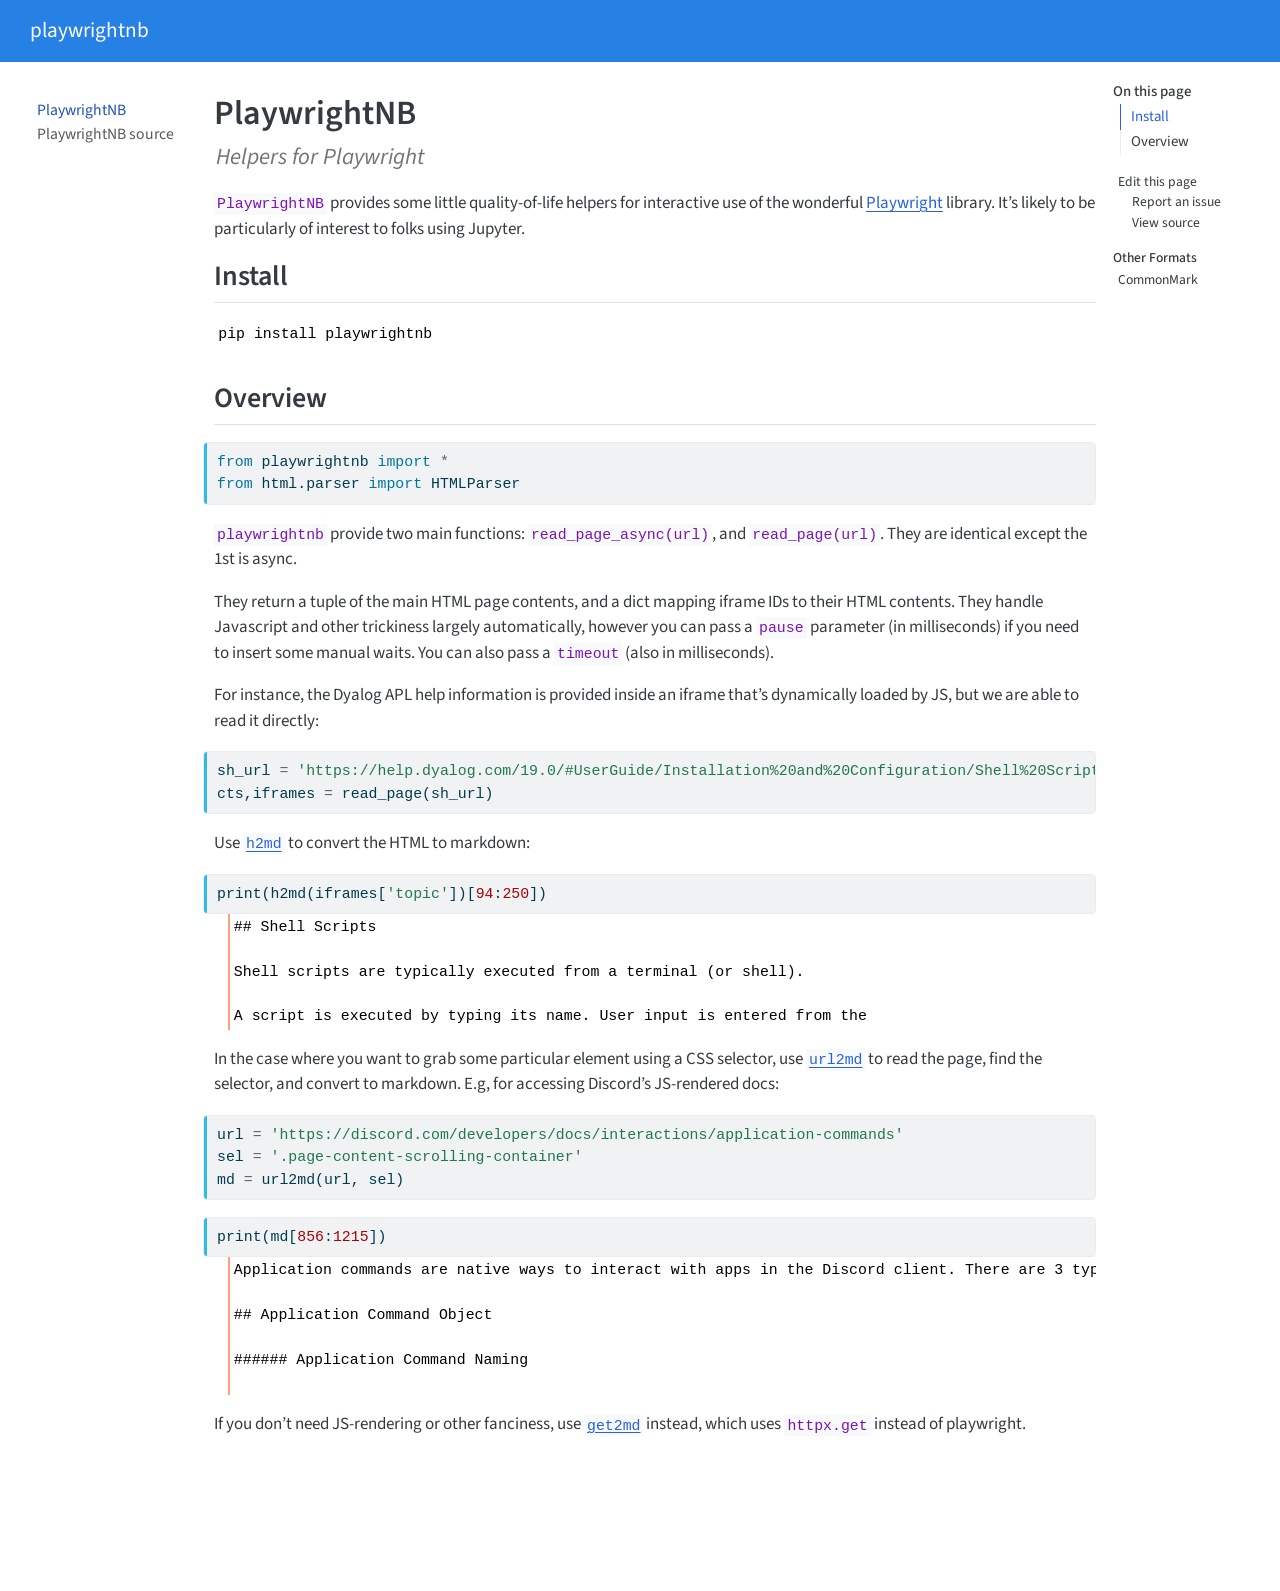
==== index.html @ 42492f3f "deploy: 19e2f36ad8c1bebeb4b57c2accc794d72fdf9769" ====
<!DOCTYPE html>
<html xmlns="http://www.w3.org/1999/xhtml" lang="en" xml:lang="en"><head>

<meta charset="utf-8">
<meta name="generator" content="quarto-1.5.57">

<meta name="viewport" content="width=device-width, initial-scale=1.0, user-scalable=yes">

<meta name="description" content="Helpers for Playwright">

<title>PlaywrightNB – playwrightnb</title>
<style>
code{white-space: pre-wrap;}
span.smallcaps{font-variant: small-caps;}
div.columns{display: flex; gap: min(4vw, 1.5em);}
div.column{flex: auto; overflow-x: auto;}
div.hanging-indent{margin-left: 1.5em; text-indent: -1.5em;}
ul.task-list{list-style: none;}
ul.task-list li input[type="checkbox"] {
  width: 0.8em;
  margin: 0 0.8em 0.2em -1em; /* quarto-specific, see https://github.com/quarto-dev/quarto-cli/issues/4556 */ 
  vertical-align: middle;
}
/* CSS for syntax highlighting */
pre > code.sourceCode { white-space: pre; position: relative; }
pre > code.sourceCode > span { line-height: 1.25; }
pre > code.sourceCode > span:empty { height: 1.2em; }
.sourceCode { overflow: visible; }
code.sourceCode > span { color: inherit; text-decoration: inherit; }
div.sourceCode { margin: 1em 0; }
pre.sourceCode { margin: 0; }
@media screen {
div.sourceCode { overflow: auto; }
}
@media print {
pre > code.sourceCode { white-space: pre-wrap; }
pre > code.sourceCode > span { display: inline-block; text-indent: -5em; padding-left: 5em; }
}
pre.numberSource code
  { counter-reset: source-line 0; }
pre.numberSource code > span
  { position: relative; left: -4em; counter-increment: source-line; }
pre.numberSource code > span > a:first-child::before
  { content: counter(source-line);
    position: relative; left: -1em; text-align: right; vertical-align: baseline;
    border: none; display: inline-block;
    -webkit-touch-callout: none; -webkit-user-select: none;
    -khtml-user-select: none; -moz-user-select: none;
    -ms-user-select: none; user-select: none;
    padding: 0 4px; width: 4em;
  }
pre.numberSource { margin-left: 3em;  padding-left: 4px; }
div.sourceCode
  {   }
@media screen {
pre > code.sourceCode > span > a:first-child::before { text-decoration: underline; }
}
</style>


<script src="site_libs/quarto-nav/quarto-nav.js"></script>
<script src="site_libs/quarto-nav/headroom.min.js"></script>
<script src="site_libs/clipboard/clipboard.min.js"></script>
<script src="site_libs/quarto-search/autocomplete.umd.js"></script>
<script src="site_libs/quarto-search/fuse.min.js"></script>
<script src="site_libs/quarto-search/quarto-search.js"></script>
<meta name="quarto:offset" content="./">
<script src="site_libs/quarto-html/quarto.js"></script>
<script src="site_libs/quarto-html/popper.min.js"></script>
<script src="site_libs/quarto-html/tippy.umd.min.js"></script>
<script src="site_libs/quarto-html/anchor.min.js"></script>
<link href="site_libs/quarto-html/tippy.css" rel="stylesheet">
<link href="site_libs/quarto-html/quarto-syntax-highlighting.css" rel="stylesheet" id="quarto-text-highlighting-styles">
<script src="site_libs/bootstrap/bootstrap.min.js"></script>
<link href="site_libs/bootstrap/bootstrap-icons.css" rel="stylesheet">
<link href="site_libs/bootstrap/bootstrap.min.css" rel="stylesheet" id="quarto-bootstrap" data-mode="light">
<script id="quarto-search-options" type="application/json">{
  "location": "navbar",
  "copy-button": false,
  "collapse-after": 3,
  "panel-placement": "end",
  "type": "overlay",
  "limit": 50,
  "keyboard-shortcut": [
    "f",
    "/",
    "s"
  ],
  "show-item-context": false,
  "language": {
    "search-no-results-text": "No results",
    "search-matching-documents-text": "matching documents",
    "search-copy-link-title": "Copy link to search",
    "search-hide-matches-text": "Hide additional matches",
    "search-more-match-text": "more match in this document",
    "search-more-matches-text": "more matches in this document",
    "search-clear-button-title": "Clear",
    "search-text-placeholder": "",
    "search-detached-cancel-button-title": "Cancel",
    "search-submit-button-title": "Submit",
    "search-label": "Search"
  }
}</script>


<link rel="stylesheet" href="styles.css">
<meta property="og:title" content="PlaywrightNB – playwrightnb">
<meta property="og:description" content="Helpers for Playwright">
<meta property="og:site_name" content="playwrightnb">
<meta name="twitter:title" content="PlaywrightNB – playwrightnb">
<meta name="twitter:description" content="Helpers for Playwright">
<meta name="twitter:creator" content="@jeremyphoward">
<meta name="twitter:site" content="@jeremyphoward">
<meta name="twitter:card" content="summary">
</head>

<body class="nav-sidebar floating nav-fixed">

<div id="quarto-search-results"></div>
  <header id="quarto-header" class="headroom fixed-top">
    <nav class="navbar navbar-expand-lg " data-bs-theme="dark">
      <div class="navbar-container container-fluid">
      <div class="navbar-brand-container mx-auto">
    <a class="navbar-brand" href="./index.html">
    <span class="navbar-title">playwrightnb</span>
    </a>
  </div>
            <div id="quarto-search" class="" title="Search"></div>
          <button class="navbar-toggler" type="button" data-bs-toggle="collapse" data-bs-target="#navbarCollapse" aria-controls="navbarCollapse" role="menu" aria-expanded="false" aria-label="Toggle navigation" onclick="if (window.quartoToggleHeadroom) { window.quartoToggleHeadroom(); }">
  <span class="navbar-toggler-icon"></span>
</button>
          <div class="collapse navbar-collapse" id="navbarCollapse">
            <ul class="navbar-nav navbar-nav-scroll ms-auto">
  <li class="nav-item compact">
    <a class="nav-link" href="https://github.com/AnswerDotAI/fastlite"> <i class="bi bi-github" role="img" aria-label="GitHub">
</i> 
<span class="menu-text"></span></a>
  </li>  
</ul>
          </div> <!-- /navcollapse -->
            <div class="quarto-navbar-tools">
</div>
      </div> <!-- /container-fluid -->
    </nav>
  <nav class="quarto-secondary-nav">
    <div class="container-fluid d-flex">
      <button type="button" class="quarto-btn-toggle btn" data-bs-toggle="collapse" role="button" data-bs-target=".quarto-sidebar-collapse-item" aria-controls="quarto-sidebar" aria-expanded="false" aria-label="Toggle sidebar navigation" onclick="if (window.quartoToggleHeadroom) { window.quartoToggleHeadroom(); }">
        <i class="bi bi-layout-text-sidebar-reverse"></i>
      </button>
        <nav class="quarto-page-breadcrumbs" aria-label="breadcrumb"><ol class="breadcrumb"><li class="breadcrumb-item"><a href="./index.html">PlaywrightNB</a></li></ol></nav>
        <a class="flex-grow-1" role="navigation" data-bs-toggle="collapse" data-bs-target=".quarto-sidebar-collapse-item" aria-controls="quarto-sidebar" aria-expanded="false" aria-label="Toggle sidebar navigation" onclick="if (window.quartoToggleHeadroom) { window.quartoToggleHeadroom(); }">      
        </a>
    </div>
  </nav>
</header>
<!-- content -->
<div id="quarto-content" class="quarto-container page-columns page-rows-contents page-layout-article page-navbar">
<!-- sidebar -->
  <nav id="quarto-sidebar" class="sidebar collapse collapse-horizontal quarto-sidebar-collapse-item sidebar-navigation floating overflow-auto">
    <div class="sidebar-menu-container"> 
    <ul class="list-unstyled mt-1">
        <li class="sidebar-item">
  <div class="sidebar-item-container"> 
  <a href="./index.html" class="sidebar-item-text sidebar-link active">
 <span class="menu-text">PlaywrightNB</span></a>
  </div>
</li>
        <li class="sidebar-item">
  <div class="sidebar-item-container"> 
  <a href="./core.html" class="sidebar-item-text sidebar-link">
 <span class="menu-text">PlaywrightNB source</span></a>
  </div>
</li>
    </ul>
    </div>
</nav>
<div id="quarto-sidebar-glass" class="quarto-sidebar-collapse-item" data-bs-toggle="collapse" data-bs-target=".quarto-sidebar-collapse-item"></div>
<!-- margin-sidebar -->
    <div id="quarto-margin-sidebar" class="sidebar margin-sidebar">
        <nav id="TOC" role="doc-toc" class="toc-active">
    <h2 id="toc-title">On this page</h2>
   
  <ul>
  <li><a href="#install" id="toc-install" class="nav-link active" data-scroll-target="#install">Install</a></li>
  <li><a href="#overview" id="toc-overview" class="nav-link" data-scroll-target="#overview">Overview</a></li>
  </ul>
<div class="toc-actions"><ul><li><a href="https://github.dev/AnswerDotAI/playwrightnb/blob/main/nbs/index.ipynb" class="toc-action"><i class="bi bi-github"></i>Edit this page</a></li><li><a href="https://github.com/AnswerDotAI/playwrightnb/issues/new" class="toc-action"><i class="bi empty"></i>Report an issue</a></li><li><a href="https://github.com/AnswerDotAI/playwrightnb/blob/main/nbs/index.ipynb" class="toc-action"><i class="bi empty"></i>View source</a></li></ul></div><div class="quarto-alternate-formats"><h2>Other Formats</h2><ul><li><a href="index.html.md"><i class="bi bi-file-code"></i>CommonMark</a></li></ul></div></nav>
    </div>
<!-- main -->
<main class="content" id="quarto-document-content">

<header id="title-block-header" class="quarto-title-block default">
<div class="quarto-title">
<h1 class="title">PlaywrightNB</h1>
</div>

<div>
  <div class="description">
    Helpers for Playwright
  </div>
</div>


<div class="quarto-title-meta">

    
  
    
  </div>
  


</header>


<!-- WARNING: THIS FILE WAS AUTOGENERATED! DO NOT EDIT! -->
<p><code>PlaywrightNB</code> provides some little quality-of-life helpers for interactive use of the wonderful <a href="https://playwright.dev/python/">Playwright</a> library. It’s likely to be particularly of interest to folks using Jupyter.</p>
<section id="install" class="level2">
<h2 class="anchored" data-anchor-id="install">Install</h2>
<pre><code>pip install playwrightnb</code></pre>
</section>
<section id="overview" class="level2">
<h2 class="anchored" data-anchor-id="overview">Overview</h2>
<div id="cell-6" class="cell">
<div class="sourceCode cell-code" id="cb2"><pre class="sourceCode python code-with-copy"><code class="sourceCode python"><span id="cb2-1"><a href="#cb2-1" aria-hidden="true" tabindex="-1"></a><span class="im">from</span> playwrightnb <span class="im">import</span> <span class="op">*</span></span>
<span id="cb2-2"><a href="#cb2-2" aria-hidden="true" tabindex="-1"></a><span class="im">from</span> html.parser <span class="im">import</span> HTMLParser</span></code><button title="Copy to Clipboard" class="code-copy-button"><i class="bi"></i></button></pre></div>
</div>
<p><code>playwrightnb</code> provide two main functions: <code>read_page_async(url)</code>, and <code>read_page(url)</code>. They are identical except the 1st is async.</p>
<p>They return a tuple of the main HTML page contents, and a dict mapping iframe IDs to their HTML contents. They handle Javascript and other trickiness largely automatically, however you can pass a <code>pause</code> parameter (in milliseconds) if you need to insert some manual waits. You can also pass a <code>timeout</code> (also in milliseconds).</p>
<p>For instance, the Dyalog APL help information is provided inside an iframe that’s dynamically loaded by JS, but we are able to read it directly:</p>
<div id="cell-8" class="cell">
<div class="sourceCode cell-code" id="cb3"><pre class="sourceCode python code-with-copy"><code class="sourceCode python"><span id="cb3-1"><a href="#cb3-1" aria-hidden="true" tabindex="-1"></a>sh_url <span class="op">=</span> <span class="st">'https://help.dyalog.com/19.0/#UserGuide/Installation%20and%20Configuration/Shell%20Scripts.htm'</span></span>
<span id="cb3-2"><a href="#cb3-2" aria-hidden="true" tabindex="-1"></a>cts,iframes <span class="op">=</span> read_page(sh_url)</span></code><button title="Copy to Clipboard" class="code-copy-button"><i class="bi"></i></button></pre></div>
</div>
<p>Use <a href="https://AnswerDotAI.github.io/playwrightnb/core.html#h2md"><code>h2md</code></a> to convert the HTML to markdown:</p>
<div id="cell-10" class="cell">
<div class="sourceCode cell-code" id="cb4"><pre class="sourceCode python code-with-copy"><code class="sourceCode python"><span id="cb4-1"><a href="#cb4-1" aria-hidden="true" tabindex="-1"></a><span class="bu">print</span>(h2md(iframes[<span class="st">'topic'</span>])[<span class="dv">94</span>:<span class="dv">250</span>])</span></code><button title="Copy to Clipboard" class="code-copy-button"><i class="bi"></i></button></pre></div>
<div class="cell-output cell-output-stdout">
<pre><code>## Shell Scripts

Shell scripts are typically executed from a terminal (or shell).

A script is executed by typing its name. User input is entered from the </code></pre>
</div>
</div>
<p>In the case where you want to grab some particular element using a CSS selector, use <a href="https://AnswerDotAI.github.io/playwrightnb/core.html#url2md"><code>url2md</code></a> to read the page, find the selector, and convert to markdown. E.g, for accessing Discord’s JS-rendered docs:</p>
<div id="cell-12" class="cell">
<div class="sourceCode cell-code" id="cb6"><pre class="sourceCode python code-with-copy"><code class="sourceCode python"><span id="cb6-1"><a href="#cb6-1" aria-hidden="true" tabindex="-1"></a>url <span class="op">=</span> <span class="st">'https://discord.com/developers/docs/interactions/application-commands'</span></span>
<span id="cb6-2"><a href="#cb6-2" aria-hidden="true" tabindex="-1"></a>sel <span class="op">=</span> <span class="st">'.page-content-scrolling-container'</span></span>
<span id="cb6-3"><a href="#cb6-3" aria-hidden="true" tabindex="-1"></a>md <span class="op">=</span> url2md(url, sel)</span></code><button title="Copy to Clipboard" class="code-copy-button"><i class="bi"></i></button></pre></div>
</div>
<div id="cell-13" class="cell">
<div class="sourceCode cell-code" id="cb7"><pre class="sourceCode python code-with-copy"><code class="sourceCode python"><span id="cb7-1"><a href="#cb7-1" aria-hidden="true" tabindex="-1"></a><span class="bu">print</span>(md[<span class="dv">856</span>:<span class="dv">1215</span>])</span></code><button title="Copy to Clipboard" class="code-copy-button"><i class="bi"></i></button></pre></div>
<div class="cell-output cell-output-stdout">
<pre><code>Application commands are native ways to interact with apps in the Discord client. There are 3 types of commands accessible in different interfaces: the chat input, a message's context menu (top-right menu or right-clicking in a message), and a user's context menu (right-clicking on a user).

## Application Command Object

###### Application Command Naming

</code></pre>
</div>
</div>
<p>If you don’t need JS-rendering or other fanciness, use <a href="https://AnswerDotAI.github.io/playwrightnb/core.html#get2md"><code>get2md</code></a> instead, which uses <code>httpx.get</code> instead of playwright.</p>


</section>

</main> <!-- /main -->
<script id="quarto-html-after-body" type="application/javascript">
window.document.addEventListener("DOMContentLoaded", function (event) {
  const toggleBodyColorMode = (bsSheetEl) => {
    const mode = bsSheetEl.getAttribute("data-mode");
    const bodyEl = window.document.querySelector("body");
    if (mode === "dark") {
      bodyEl.classList.add("quarto-dark");
      bodyEl.classList.remove("quarto-light");
    } else {
      bodyEl.classList.add("quarto-light");
      bodyEl.classList.remove("quarto-dark");
    }
  }
  const toggleBodyColorPrimary = () => {
    const bsSheetEl = window.document.querySelector("link#quarto-bootstrap");
    if (bsSheetEl) {
      toggleBodyColorMode(bsSheetEl);
    }
  }
  toggleBodyColorPrimary();  
  const icon = "";
  const anchorJS = new window.AnchorJS();
  anchorJS.options = {
    placement: 'right',
    icon: icon
  };
  anchorJS.add('.anchored');
  const isCodeAnnotation = (el) => {
    for (const clz of el.classList) {
      if (clz.startsWith('code-annotation-')) {                     
        return true;
      }
    }
    return false;
  }
  const onCopySuccess = function(e) {
    // button target
    const button = e.trigger;
    // don't keep focus
    button.blur();
    // flash "checked"
    button.classList.add('code-copy-button-checked');
    var currentTitle = button.getAttribute("title");
    button.setAttribute("title", "Copied!");
    let tooltip;
    if (window.bootstrap) {
      button.setAttribute("data-bs-toggle", "tooltip");
      button.setAttribute("data-bs-placement", "left");
      button.setAttribute("data-bs-title", "Copied!");
      tooltip = new bootstrap.Tooltip(button, 
        { trigger: "manual", 
          customClass: "code-copy-button-tooltip",
          offset: [0, -8]});
      tooltip.show();    
    }
    setTimeout(function() {
      if (tooltip) {
        tooltip.hide();
        button.removeAttribute("data-bs-title");
        button.removeAttribute("data-bs-toggle");
        button.removeAttribute("data-bs-placement");
      }
      button.setAttribute("title", currentTitle);
      button.classList.remove('code-copy-button-checked');
    }, 1000);
    // clear code selection
    e.clearSelection();
  }
  const getTextToCopy = function(trigger) {
      const codeEl = trigger.previousElementSibling.cloneNode(true);
      for (const childEl of codeEl.children) {
        if (isCodeAnnotation(childEl)) {
          childEl.remove();
        }
      }
      return codeEl.innerText;
  }
  const clipboard = new window.ClipboardJS('.code-copy-button:not([data-in-quarto-modal])', {
    text: getTextToCopy
  });
  clipboard.on('success', onCopySuccess);
  if (window.document.getElementById('quarto-embedded-source-code-modal')) {
    // For code content inside modals, clipBoardJS needs to be initialized with a container option
    // TODO: Check when it could be a function (https://github.com/zenorocha/clipboard.js/issues/860)
    const clipboardModal = new window.ClipboardJS('.code-copy-button[data-in-quarto-modal]', {
      text: getTextToCopy,
      container: window.document.getElementById('quarto-embedded-source-code-modal')
    });
    clipboardModal.on('success', onCopySuccess);
  }
  const viewSource = window.document.getElementById('quarto-view-source') ||
                     window.document.getElementById('quarto-code-tools-source');
  if (viewSource) {
    const sourceUrl = viewSource.getAttribute("data-quarto-source-url");
    viewSource.addEventListener("click", function(e) {
      if (sourceUrl) {
        // rstudio viewer pane
        if (/\bcapabilities=\b/.test(window.location)) {
          window.open(sourceUrl);
        } else {
          window.location.href = sourceUrl;
        }
      } else {
        const modal = new bootstrap.Modal(document.getElementById('quarto-embedded-source-code-modal'));
        modal.show();
      }
      return false;
    });
  }
  function toggleCodeHandler(show) {
    return function(e) {
      const detailsSrc = window.document.querySelectorAll(".cell > details > .sourceCode");
      for (let i=0; i<detailsSrc.length; i++) {
        const details = detailsSrc[i].parentElement;
        if (show) {
          details.open = true;
        } else {
          details.removeAttribute("open");
        }
      }
      const cellCodeDivs = window.document.querySelectorAll(".cell > .sourceCode");
      const fromCls = show ? "hidden" : "unhidden";
      const toCls = show ? "unhidden" : "hidden";
      for (let i=0; i<cellCodeDivs.length; i++) {
        const codeDiv = cellCodeDivs[i];
        if (codeDiv.classList.contains(fromCls)) {
          codeDiv.classList.remove(fromCls);
          codeDiv.classList.add(toCls);
        } 
      }
      return false;
    }
  }
  const hideAllCode = window.document.getElementById("quarto-hide-all-code");
  if (hideAllCode) {
    hideAllCode.addEventListener("click", toggleCodeHandler(false));
  }
  const showAllCode = window.document.getElementById("quarto-show-all-code");
  if (showAllCode) {
    showAllCode.addEventListener("click", toggleCodeHandler(true));
  }
    var localhostRegex = new RegExp(/^(?:http|https):\/\/localhost\:?[0-9]*\//);
    var mailtoRegex = new RegExp(/^mailto:/);
      var filterRegex = new RegExp("https:\/\/AnswerDotAI\.github\.io\/playwrightnb");
    var isInternal = (href) => {
        return filterRegex.test(href) || localhostRegex.test(href) || mailtoRegex.test(href);
    }
    // Inspect non-navigation links and adorn them if external
 	var links = window.document.querySelectorAll('a[href]:not(.nav-link):not(.navbar-brand):not(.toc-action):not(.sidebar-link):not(.sidebar-item-toggle):not(.pagination-link):not(.no-external):not([aria-hidden]):not(.dropdown-item):not(.quarto-navigation-tool):not(.about-link)');
    for (var i=0; i<links.length; i++) {
      const link = links[i];
      if (!isInternal(link.href)) {
        // undo the damage that might have been done by quarto-nav.js in the case of
        // links that we want to consider external
        if (link.dataset.originalHref !== undefined) {
          link.href = link.dataset.originalHref;
        }
      }
    }
  function tippyHover(el, contentFn, onTriggerFn, onUntriggerFn) {
    const config = {
      allowHTML: true,
      maxWidth: 500,
      delay: 100,
      arrow: false,
      appendTo: function(el) {
          return el.parentElement;
      },
      interactive: true,
      interactiveBorder: 10,
      theme: 'quarto',
      placement: 'bottom-start',
    };
    if (contentFn) {
      config.content = contentFn;
    }
    if (onTriggerFn) {
      config.onTrigger = onTriggerFn;
    }
    if (onUntriggerFn) {
      config.onUntrigger = onUntriggerFn;
    }
    window.tippy(el, config); 
  }
  const noterefs = window.document.querySelectorAll('a[role="doc-noteref"]');
  for (var i=0; i<noterefs.length; i++) {
    const ref = noterefs[i];
    tippyHover(ref, function() {
      // use id or data attribute instead here
      let href = ref.getAttribute('data-footnote-href') || ref.getAttribute('href');
      try { href = new URL(href).hash; } catch {}
      const id = href.replace(/^#\/?/, "");
      const note = window.document.getElementById(id);
      if (note) {
        return note.innerHTML;
      } else {
        return "";
      }
    });
  }
  const xrefs = window.document.querySelectorAll('a.quarto-xref');
  const processXRef = (id, note) => {
    // Strip column container classes
    const stripColumnClz = (el) => {
      el.classList.remove("page-full", "page-columns");
      if (el.children) {
        for (const child of el.children) {
          stripColumnClz(child);
        }
      }
    }
    stripColumnClz(note)
    if (id === null || id.startsWith('sec-')) {
      // Special case sections, only their first couple elements
      const container = document.createElement("div");
      if (note.children && note.children.length > 2) {
        container.appendChild(note.children[0].cloneNode(true));
        for (let i = 1; i < note.children.length; i++) {
          const child = note.children[i];
          if (child.tagName === "P" && child.innerText === "") {
            continue;
          } else {
            container.appendChild(child.cloneNode(true));
            break;
          }
        }
        if (window.Quarto?.typesetMath) {
          window.Quarto.typesetMath(container);
        }
        return container.innerHTML
      } else {
        if (window.Quarto?.typesetMath) {
          window.Quarto.typesetMath(note);
        }
        return note.innerHTML;
      }
    } else {
      // Remove any anchor links if they are present
      const anchorLink = note.querySelector('a.anchorjs-link');
      if (anchorLink) {
        anchorLink.remove();
      }
      if (window.Quarto?.typesetMath) {
        window.Quarto.typesetMath(note);
      }
      // TODO in 1.5, we should make sure this works without a callout special case
      if (note.classList.contains("callout")) {
        return note.outerHTML;
      } else {
        return note.innerHTML;
      }
    }
  }
  for (var i=0; i<xrefs.length; i++) {
    const xref = xrefs[i];
    tippyHover(xref, undefined, function(instance) {
      instance.disable();
      let url = xref.getAttribute('href');
      let hash = undefined; 
      if (url.startsWith('#')) {
        hash = url;
      } else {
        try { hash = new URL(url).hash; } catch {}
      }
      if (hash) {
        const id = hash.replace(/^#\/?/, "");
        const note = window.document.getElementById(id);
        if (note !== null) {
          try {
            const html = processXRef(id, note.cloneNode(true));
            instance.setContent(html);
          } finally {
            instance.enable();
            instance.show();
          }
        } else {
          // See if we can fetch this
          fetch(url.split('#')[0])
          .then(res => res.text())
          .then(html => {
            const parser = new DOMParser();
            const htmlDoc = parser.parseFromString(html, "text/html");
            const note = htmlDoc.getElementById(id);
            if (note !== null) {
              const html = processXRef(id, note);
              instance.setContent(html);
            } 
          }).finally(() => {
            instance.enable();
            instance.show();
          });
        }
      } else {
        // See if we can fetch a full url (with no hash to target)
        // This is a special case and we should probably do some content thinning / targeting
        fetch(url)
        .then(res => res.text())
        .then(html => {
          const parser = new DOMParser();
          const htmlDoc = parser.parseFromString(html, "text/html");
          const note = htmlDoc.querySelector('main.content');
          if (note !== null) {
            // This should only happen for chapter cross references
            // (since there is no id in the URL)
            // remove the first header
            if (note.children.length > 0 && note.children[0].tagName === "HEADER") {
              note.children[0].remove();
            }
            const html = processXRef(null, note);
            instance.setContent(html);
          } 
        }).finally(() => {
          instance.enable();
          instance.show();
        });
      }
    }, function(instance) {
    });
  }
      let selectedAnnoteEl;
      const selectorForAnnotation = ( cell, annotation) => {
        let cellAttr = 'data-code-cell="' + cell + '"';
        let lineAttr = 'data-code-annotation="' +  annotation + '"';
        const selector = 'span[' + cellAttr + '][' + lineAttr + ']';
        return selector;
      }
      const selectCodeLines = (annoteEl) => {
        const doc = window.document;
        const targetCell = annoteEl.getAttribute("data-target-cell");
        const targetAnnotation = annoteEl.getAttribute("data-target-annotation");
        const annoteSpan = window.document.querySelector(selectorForAnnotation(targetCell, targetAnnotation));
        const lines = annoteSpan.getAttribute("data-code-lines").split(",");
        const lineIds = lines.map((line) => {
          return targetCell + "-" + line;
        })
        let top = null;
        let height = null;
        let parent = null;
        if (lineIds.length > 0) {
            //compute the position of the single el (top and bottom and make a div)
            const el = window.document.getElementById(lineIds[0]);
            top = el.offsetTop;
            height = el.offsetHeight;
            parent = el.parentElement.parentElement;
          if (lineIds.length > 1) {
            const lastEl = window.document.getElementById(lineIds[lineIds.length - 1]);
            const bottom = lastEl.offsetTop + lastEl.offsetHeight;
            height = bottom - top;
          }
          if (top !== null && height !== null && parent !== null) {
            // cook up a div (if necessary) and position it 
            let div = window.document.getElementById("code-annotation-line-highlight");
            if (div === null) {
              div = window.document.createElement("div");
              div.setAttribute("id", "code-annotation-line-highlight");
              div.style.position = 'absolute';
              parent.appendChild(div);
            }
            div.style.top = top - 2 + "px";
            div.style.height = height + 4 + "px";
            div.style.left = 0;
            let gutterDiv = window.document.getElementById("code-annotation-line-highlight-gutter");
            if (gutterDiv === null) {
              gutterDiv = window.document.createElement("div");
              gutterDiv.setAttribute("id", "code-annotation-line-highlight-gutter");
              gutterDiv.style.position = 'absolute';
              const codeCell = window.document.getElementById(targetCell);
              const gutter = codeCell.querySelector('.code-annotation-gutter');
              gutter.appendChild(gutterDiv);
            }
            gutterDiv.style.top = top - 2 + "px";
            gutterDiv.style.height = height + 4 + "px";
          }
          selectedAnnoteEl = annoteEl;
        }
      };
      const unselectCodeLines = () => {
        const elementsIds = ["code-annotation-line-highlight", "code-annotation-line-highlight-gutter"];
        elementsIds.forEach((elId) => {
          const div = window.document.getElementById(elId);
          if (div) {
            div.remove();
          }
        });
        selectedAnnoteEl = undefined;
      };
        // Handle positioning of the toggle
    window.addEventListener(
      "resize",
      throttle(() => {
        elRect = undefined;
        if (selectedAnnoteEl) {
          selectCodeLines(selectedAnnoteEl);
        }
      }, 10)
    );
    function throttle(fn, ms) {
    let throttle = false;
    let timer;
      return (...args) => {
        if(!throttle) { // first call gets through
            fn.apply(this, args);
            throttle = true;
        } else { // all the others get throttled
            if(timer) clearTimeout(timer); // cancel #2
            timer = setTimeout(() => {
              fn.apply(this, args);
              timer = throttle = false;
            }, ms);
        }
      };
    }
      // Attach click handler to the DT
      const annoteDls = window.document.querySelectorAll('dt[data-target-cell]');
      for (const annoteDlNode of annoteDls) {
        annoteDlNode.addEventListener('click', (event) => {
          const clickedEl = event.target;
          if (clickedEl !== selectedAnnoteEl) {
            unselectCodeLines();
            const activeEl = window.document.querySelector('dt[data-target-cell].code-annotation-active');
            if (activeEl) {
              activeEl.classList.remove('code-annotation-active');
            }
            selectCodeLines(clickedEl);
            clickedEl.classList.add('code-annotation-active');
          } else {
            // Unselect the line
            unselectCodeLines();
            clickedEl.classList.remove('code-annotation-active');
          }
        });
      }
  const findCites = (el) => {
    const parentEl = el.parentElement;
    if (parentEl) {
      const cites = parentEl.dataset.cites;
      if (cites) {
        return {
          el,
          cites: cites.split(' ')
        };
      } else {
        return findCites(el.parentElement)
      }
    } else {
      return undefined;
    }
  };
  var bibliorefs = window.document.querySelectorAll('a[role="doc-biblioref"]');
  for (var i=0; i<bibliorefs.length; i++) {
    const ref = bibliorefs[i];
    const citeInfo = findCites(ref);
    if (citeInfo) {
      tippyHover(citeInfo.el, function() {
        var popup = window.document.createElement('div');
        citeInfo.cites.forEach(function(cite) {
          var citeDiv = window.document.createElement('div');
          citeDiv.classList.add('hanging-indent');
          citeDiv.classList.add('csl-entry');
          var biblioDiv = window.document.getElementById('ref-' + cite);
          if (biblioDiv) {
            citeDiv.innerHTML = biblioDiv.innerHTML;
          }
          popup.appendChild(citeDiv);
        });
        return popup.innerHTML;
      });
    }
  }
});
</script>
</div> <!-- /content -->




<footer class="footer"><div class="nav-footer"><div class="nav-footer-center"><div class="toc-actions d-sm-block d-md-none"><ul><li><a href="https://github.dev/AnswerDotAI/playwrightnb/blob/main/nbs/index.ipynb" class="toc-action"><i class="bi bi-github"></i>Edit this page</a></li><li><a href="https://github.com/AnswerDotAI/playwrightnb/issues/new" class="toc-action"><i class="bi empty"></i>Report an issue</a></li><li><a href="https://github.com/AnswerDotAI/playwrightnb/blob/main/nbs/index.ipynb" class="toc-action"><i class="bi empty"></i>View source</a></li></ul></div></div></div></footer></body></html>
---- site_libs/quarto-html/tippy.css ----
.tippy-box[data-animation=fade][data-state=hidden]{opacity:0}[data-tippy-root]{max-width:calc(100vw - 10px)}.tippy-box{position:relative;background-color:#333;color:#fff;border-radius:4px;font-size:14px;line-height:1.4;white-space:normal;outline:0;transition-property:transform,visibility,opacity}.tippy-box[data-placement^=top]>.tippy-arrow{bottom:0}.tippy-box[data-placement^=top]>.tippy-arrow:before{bottom:-7px;left:0;border-width:8px 8px 0;border-top-color:initial;transform-origin:center top}.tippy-box[data-placement^=bottom]>.tippy-arrow{top:0}.tippy-box[data-placement^=bottom]>.tippy-arrow:before{top:-7px;left:0;border-width:0 8px 8px;border-bottom-color:initial;transform-origin:center bottom}.tippy-box[data-placement^=left]>.tippy-arrow{right:0}.tippy-box[data-placement^=left]>.tippy-arrow:before{border-width:8px 0 8px 8px;border-left-color:initial;right:-7px;transform-origin:center left}.tippy-box[data-placement^=right]>.tippy-arrow{left:0}.tippy-box[data-placement^=right]>.tippy-arrow:before{left:-7px;border-width:8px 8px 8px 0;border-right-color:initial;transform-origin:center right}.tippy-box[data-inertia][data-state=visible]{transition-timing-function:cubic-bezier(.54,1.5,.38,1.11)}.tippy-arrow{width:16px;height:16px;color:#333}.tippy-arrow:before{content:"";position:absolute;border-color:transparent;border-style:solid}.tippy-content{position:relative;padding:5px 9px;z-index:1}
---- site_libs/quarto-html/quarto-syntax-highlighting.css ----
/* quarto syntax highlight colors */
:root {
  --quarto-hl-ot-color: #003B4F;
  --quarto-hl-at-color: #657422;
  --quarto-hl-ss-color: #20794D;
  --quarto-hl-an-color: #5E5E5E;
  --quarto-hl-fu-color: #4758AB;
  --quarto-hl-st-color: #20794D;
  --quarto-hl-cf-color: #003B4F;
  --quarto-hl-op-color: #5E5E5E;
  --quarto-hl-er-color: #AD0000;
  --quarto-hl-bn-color: #AD0000;
  --quarto-hl-al-color: #AD0000;
  --quarto-hl-va-color: #111111;
  --quarto-hl-bu-color: inherit;
  --quarto-hl-ex-color: inherit;
  --quarto-hl-pp-color: #AD0000;
  --quarto-hl-in-color: #5E5E5E;
  --quarto-hl-vs-color: #20794D;
  --quarto-hl-wa-color: #5E5E5E;
  --quarto-hl-do-color: #5E5E5E;
  --quarto-hl-im-color: #00769E;
  --quarto-hl-ch-color: #20794D;
  --quarto-hl-dt-color: #AD0000;
  --quarto-hl-fl-color: #AD0000;
  --quarto-hl-co-color: #5E5E5E;
  --quarto-hl-cv-color: #5E5E5E;
  --quarto-hl-cn-color: #8f5902;
  --quarto-hl-sc-color: #5E5E5E;
  --quarto-hl-dv-color: #AD0000;
  --quarto-hl-kw-color: #003B4F;
}

/* other quarto variables */
:root {
  --quarto-font-monospace: SFMono-Regular, Menlo, Monaco, Consolas, "Liberation Mono", "Courier New", monospace;
}

pre > code.sourceCode > span {
  color: #003B4F;
}

code span {
  color: #003B4F;
}

code.sourceCode > span {
  color: #003B4F;
}

div.sourceCode,
div.sourceCode pre.sourceCode {
  color: #003B4F;
}

code span.ot {
  color: #003B4F;
  font-style: inherit;
}

code span.at {
  color: #657422;
  font-style: inherit;
}

code span.ss {
  color: #20794D;
  font-style: inherit;
}

code span.an {
  color: #5E5E5E;
  font-style: inherit;
}

code span.fu {
  color: #4758AB;
  font-style: inherit;
}

code span.st {
  color: #20794D;
  font-style: inherit;
}

code span.cf {
  color: #003B4F;
  font-weight: bold;
  font-style: inherit;
}

code span.op {
  color: #5E5E5E;
  font-style: inherit;
}

code span.er {
  color: #AD0000;
  font-style: inherit;
}

code span.bn {
  color: #AD0000;
  font-style: inherit;
}

code span.al {
  color: #AD0000;
  font-style: inherit;
}

code span.va {
  color: #111111;
  font-style: inherit;
}

code span.bu {
  font-style: inherit;
}

code span.ex {
  font-style: inherit;
}

code span.pp {
  color: #AD0000;
  font-style: inherit;
}

code span.in {
  color: #5E5E5E;
  font-style: inherit;
}

code span.vs {
  color: #20794D;
  font-style: inherit;
}

code span.wa {
  color: #5E5E5E;
  font-style: italic;
}

code span.do {
  color: #5E5E5E;
  font-style: italic;
}

code span.im {
  color: #00769E;
  font-style: inherit;
}

code span.ch {
  color: #20794D;
  font-style: inherit;
}

code span.dt {
  color: #AD0000;
  font-style: inherit;
}

code span.fl {
  color: #AD0000;
  font-style: inherit;
}

code span.co {
  color: #5E5E5E;
  font-style: inherit;
}

code span.cv {
  color: #5E5E5E;
  font-style: italic;
}

code span.cn {
  color: #8f5902;
  font-style: inherit;
}

code span.sc {
  color: #5E5E5E;
  font-style: inherit;
}

code span.dv {
  color: #AD0000;
  font-style: inherit;
}

code span.kw {
  color: #003B4F;
  font-weight: bold;
  font-style: inherit;
}

.prevent-inlining {
  content: "</";
}

/*# sourceMappingURL=debc5d5d77c3f9108843748ff7464032.css.map */
---- styles.css ----
.cell {
  margin-bottom: 1rem;
}

.cell > .sourceCode {
  margin-bottom: 0;
}

.cell-output > pre {
  margin-bottom: 0;
}

.cell-output > pre, .cell-output > .sourceCode > pre, .cell-output-stdout > pre {
  margin-left: 0.8rem;
  margin-top: 0;
  background: none;
  border-left: 2px solid lightsalmon;
  border-top-left-radius: 0;
  border-top-right-radius: 0;
}

.cell-output > .sourceCode {
  border: none;
}

.cell-output > .sourceCode {
  background: none;
  margin-top: 0;
}

div.description {
  padding-left: 2px;
  padding-top: 5px;
  font-style: italic;
  font-size: 135%;
  opacity: 70%;
}

.retina {
   transform: scale(0.5);
   transform-origin: top left;
 }
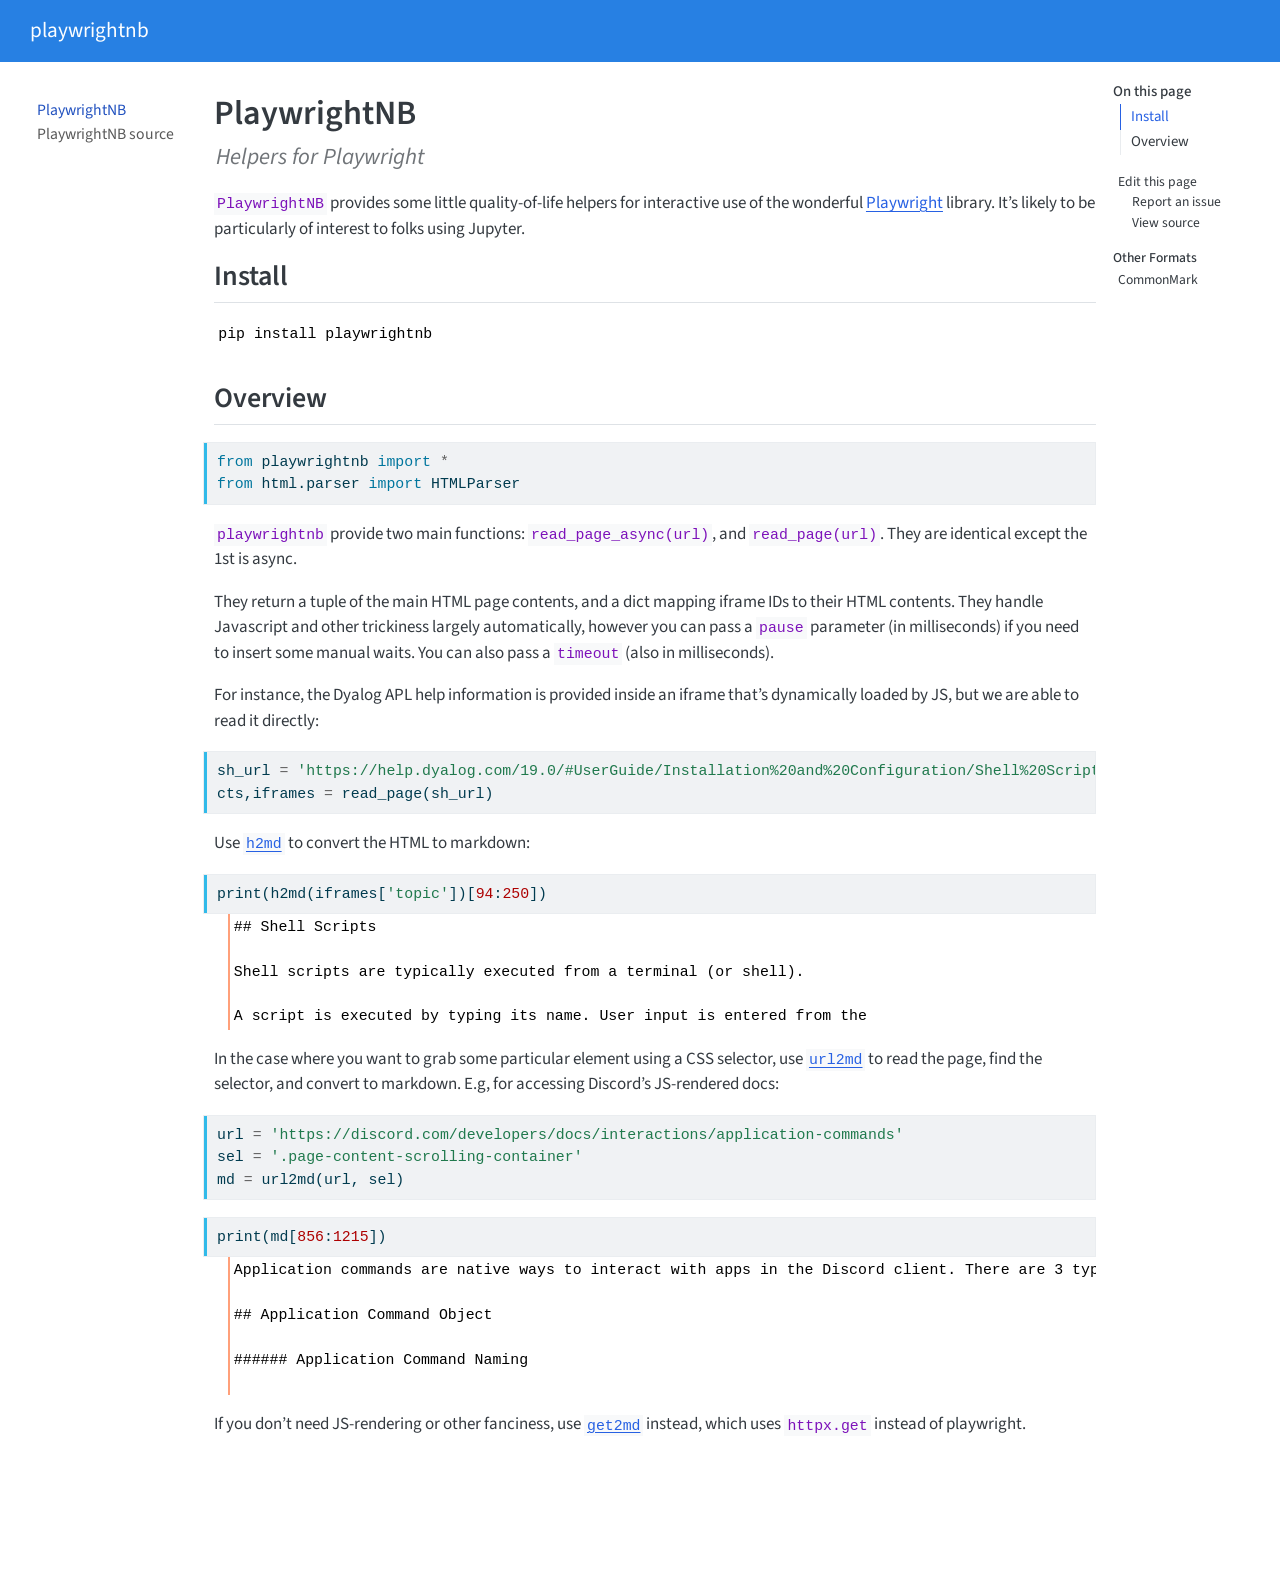
==== commit a80a55d8: "deploy: 966f0232e3176d4936122bee56a81af469cffe26" ====
--- a/index.html
+++ b/index.html
@@ -2,7 +2,7 @@
 <html xmlns="http://www.w3.org/1999/xhtml" lang="en" xml:lang="en"><head>
 
 <meta charset="utf-8">
-<meta name="generator" content="quarto-1.5.57">
+<meta name="generator" content="quarto-1.6.39">
 
 <meta name="viewport" content="width=device-width, initial-scale=1.0, user-scalable=yes">
 
@@ -70,10 +70,10 @@
 <script src="site_libs/quarto-html/tippy.umd.min.js"></script>
 <script src="site_libs/quarto-html/anchor.min.js"></script>
 <link href="site_libs/quarto-html/tippy.css" rel="stylesheet">
-<link href="site_libs/quarto-html/quarto-syntax-highlighting.css" rel="stylesheet" id="quarto-text-highlighting-styles">
+<link href="site_libs/quarto-html/quarto-syntax-highlighting-e26003cea8cd680ca0c55a263523d882.css" rel="stylesheet" id="quarto-text-highlighting-styles">
 <script src="site_libs/bootstrap/bootstrap.min.js"></script>
 <link href="site_libs/bootstrap/bootstrap-icons.css" rel="stylesheet">
-<link href="site_libs/bootstrap/bootstrap.min.css" rel="stylesheet" id="quarto-bootstrap" data-mode="light">
+<link href="site_libs/bootstrap/bootstrap-0c38eea8a5bcddbb0645c6401af41d30.min.css" rel="stylesheet" append-hash="true" id="quarto-bootstrap" data-mode="light">
 <script id="quarto-search-options" type="application/json">{
   "location": "navbar",
   "copy-button": false,
@@ -349,8 +349,6 @@
   });
   clipboard.on('success', onCopySuccess);
   if (window.document.getElementById('quarto-embedded-source-code-modal')) {
-    // For code content inside modals, clipBoardJS needs to be initialized with a container option
-    // TODO: Check when it could be a function (https://github.com/zenorocha/clipboard.js/issues/860)
     const clipboardModal = new window.ClipboardJS('.code-copy-button[data-in-quarto-modal]', {
       text: getTextToCopy,
       container: window.document.getElementById('quarto-embedded-source-code-modal')
@@ -512,7 +510,6 @@
       if (window.Quarto?.typesetMath) {
         window.Quarto.typesetMath(note);
       }
-      // TODO in 1.5, we should make sure this works without a callout special case
       if (note.classList.contains("callout")) {
         return note.outerHTML;
       } else {
--- a/site_libs/quarto-html/quarto-syntax-highlighting-e26003cea8cd680ca0c55a263523d882.css
+++ b/site_libs/quarto-html/quarto-syntax-highlighting-e26003cea8cd680ca0c55a263523d882.css
@@ -0,0 +1,205 @@
+/* quarto syntax highlight colors */
+:root {
+  --quarto-hl-ot-color: #003B4F;
+  --quarto-hl-at-color: #657422;
+  --quarto-hl-ss-color: #20794D;
+  --quarto-hl-an-color: #5E5E5E;
+  --quarto-hl-fu-color: #4758AB;
+  --quarto-hl-st-color: #20794D;
+  --quarto-hl-cf-color: #003B4F;
+  --quarto-hl-op-color: #5E5E5E;
+  --quarto-hl-er-color: #AD0000;
+  --quarto-hl-bn-color: #AD0000;
+  --quarto-hl-al-color: #AD0000;
+  --quarto-hl-va-color: #111111;
+  --quarto-hl-bu-color: inherit;
+  --quarto-hl-ex-color: inherit;
+  --quarto-hl-pp-color: #AD0000;
+  --quarto-hl-in-color: #5E5E5E;
+  --quarto-hl-vs-color: #20794D;
+  --quarto-hl-wa-color: #5E5E5E;
+  --quarto-hl-do-color: #5E5E5E;
+  --quarto-hl-im-color: #00769E;
+  --quarto-hl-ch-color: #20794D;
+  --quarto-hl-dt-color: #AD0000;
+  --quarto-hl-fl-color: #AD0000;
+  --quarto-hl-co-color: #5E5E5E;
+  --quarto-hl-cv-color: #5E5E5E;
+  --quarto-hl-cn-color: #8f5902;
+  --quarto-hl-sc-color: #5E5E5E;
+  --quarto-hl-dv-color: #AD0000;
+  --quarto-hl-kw-color: #003B4F;
+}
+
+/* other quarto variables */
+:root {
+  --quarto-font-monospace: SFMono-Regular, Menlo, Monaco, Consolas, "Liberation Mono", "Courier New", monospace;
+}
+
+pre > code.sourceCode > span {
+  color: #003B4F;
+}
+
+code span {
+  color: #003B4F;
+}
+
+code.sourceCode > span {
+  color: #003B4F;
+}
+
+div.sourceCode,
+div.sourceCode pre.sourceCode {
+  color: #003B4F;
+}
+
+code span.ot {
+  color: #003B4F;
+  font-style: inherit;
+}
+
+code span.at {
+  color: #657422;
+  font-style: inherit;
+}
+
+code span.ss {
+  color: #20794D;
+  font-style: inherit;
+}
+
+code span.an {
+  color: #5E5E5E;
+  font-style: inherit;
+}
+
+code span.fu {
+  color: #4758AB;
+  font-style: inherit;
+}
+
+code span.st {
+  color: #20794D;
+  font-style: inherit;
+}
+
+code span.cf {
+  color: #003B4F;
+  font-weight: bold;
+  font-style: inherit;
+}
+
+code span.op {
+  color: #5E5E5E;
+  font-style: inherit;
+}
+
+code span.er {
+  color: #AD0000;
+  font-style: inherit;
+}
+
+code span.bn {
+  color: #AD0000;
+  font-style: inherit;
+}
+
+code span.al {
+  color: #AD0000;
+  font-style: inherit;
+}
+
+code span.va {
+  color: #111111;
+  font-style: inherit;
+}
+
+code span.bu {
+  font-style: inherit;
+}
+
+code span.ex {
+  font-style: inherit;
+}
+
+code span.pp {
+  color: #AD0000;
+  font-style: inherit;
+}
+
+code span.in {
+  color: #5E5E5E;
+  font-style: inherit;
+}
+
+code span.vs {
+  color: #20794D;
+  font-style: inherit;
+}
+
+code span.wa {
+  color: #5E5E5E;
+  font-style: italic;
+}
+
+code span.do {
+  color: #5E5E5E;
+  font-style: italic;
+}
+
+code span.im {
+  color: #00769E;
+  font-style: inherit;
+}
+
+code span.ch {
+  color: #20794D;
+  font-style: inherit;
+}
+
+code span.dt {
+  color: #AD0000;
+  font-style: inherit;
+}
+
+code span.fl {
+  color: #AD0000;
+  font-style: inherit;
+}
+
+code span.co {
+  color: #5E5E5E;
+  font-style: inherit;
+}
+
+code span.cv {
+  color: #5E5E5E;
+  font-style: italic;
+}
+
+code span.cn {
+  color: #8f5902;
+  font-style: inherit;
+}
+
+code span.sc {
+  color: #5E5E5E;
+  font-style: inherit;
+}
+
+code span.dv {
+  color: #AD0000;
+  font-style: inherit;
+}
+
+code span.kw {
+  color: #003B4F;
+  font-weight: bold;
+  font-style: inherit;
+}
+
+.prevent-inlining {
+  content: "</";
+}
+
+/*# sourceMappingURL=e90e9ab646ea9b1aaa61e089606e0f97.css.map */
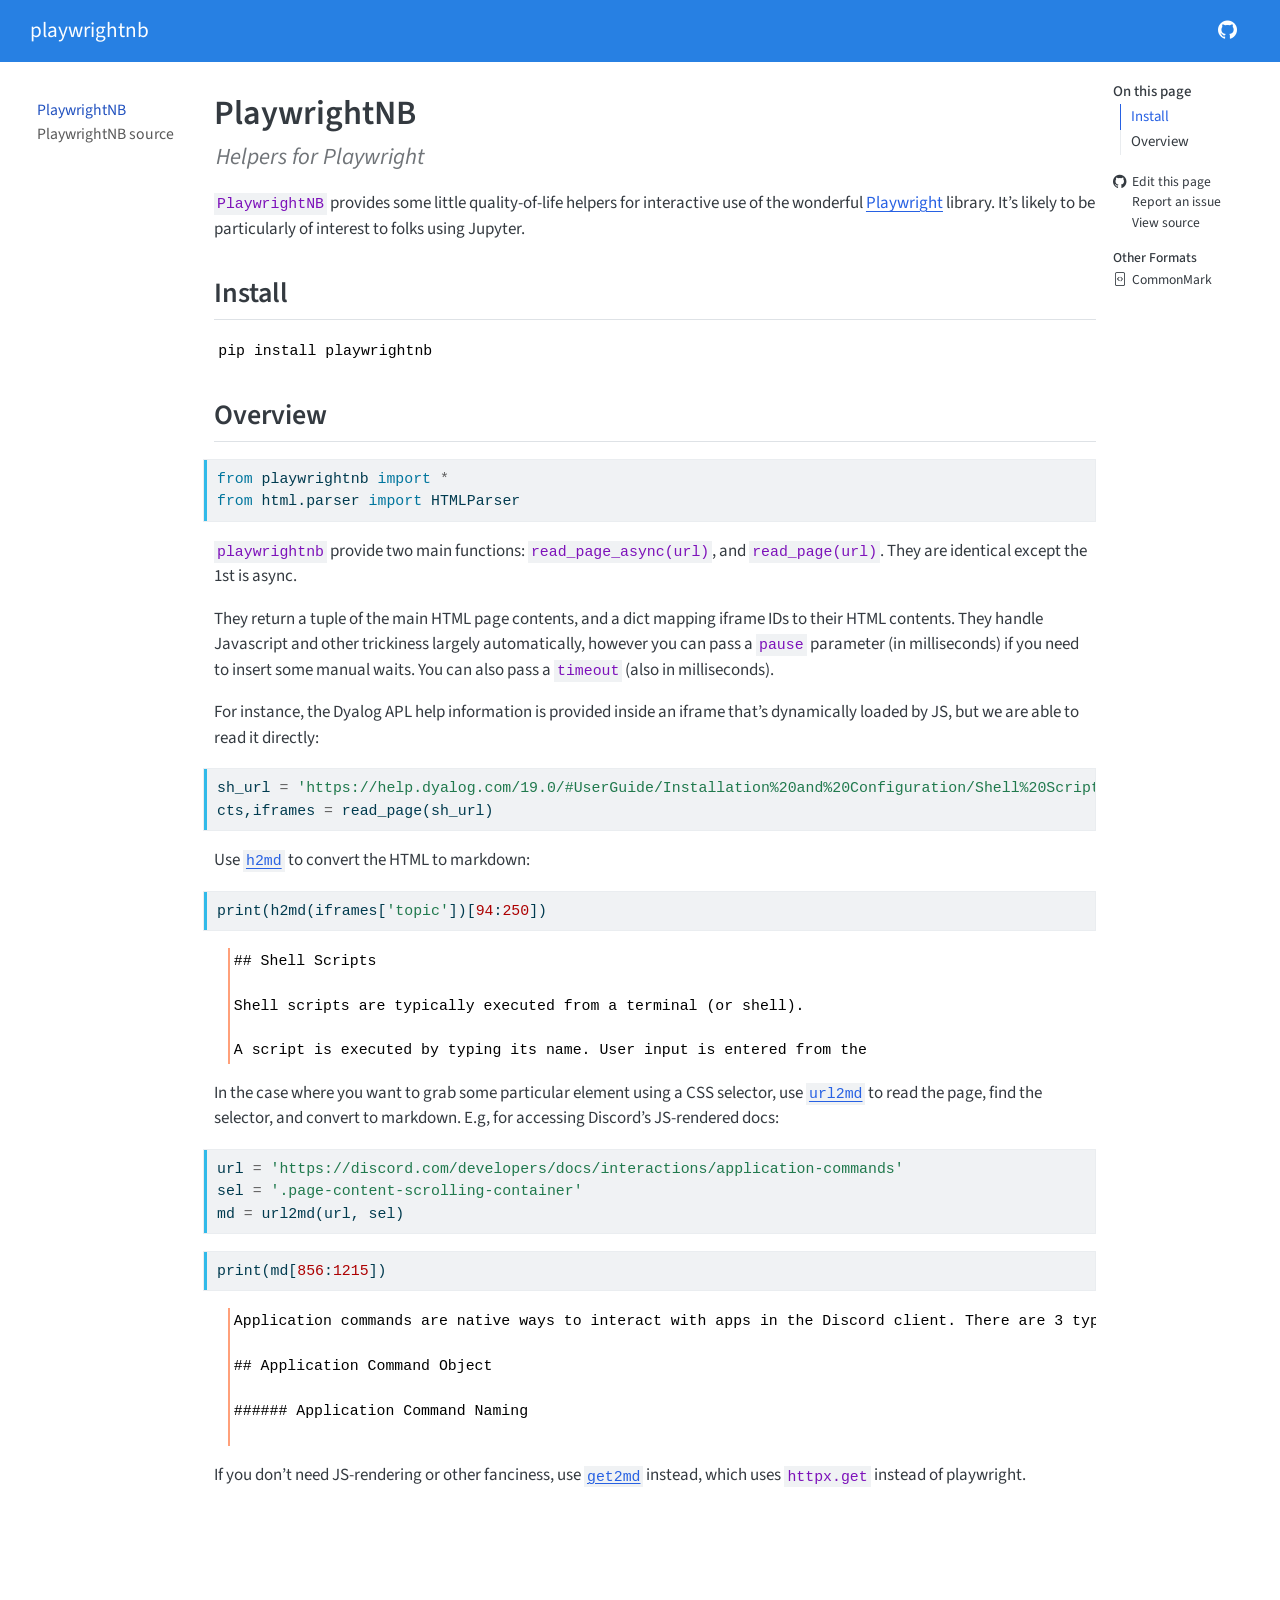
==== commit ee318633: "deploy: 16106e1e3bdadeb69e1003c09464397908fd1b2e" ====
--- a/index.html
+++ b/index.html
@@ -2,7 +2,7 @@
 <html xmlns="http://www.w3.org/1999/xhtml" lang="en" xml:lang="en"><head>
 
 <meta charset="utf-8">
-<meta name="generator" content="quarto-1.6.39">
+<meta name="generator" content="quarto-1.8.27">
 
 <meta name="viewport" content="width=device-width, initial-scale=1.0, user-scalable=yes">
 
@@ -22,8 +22,9 @@
   vertical-align: middle;
 }
 /* CSS for syntax highlighting */
+html { -webkit-text-size-adjust: 100%; }
 pre > code.sourceCode { white-space: pre; position: relative; }
-pre > code.sourceCode > span { line-height: 1.25; }
+pre > code.sourceCode > span { display: inline-block; line-height: 1.25; }
 pre > code.sourceCode > span:empty { height: 1.2em; }
 .sourceCode { overflow: visible; }
 code.sourceCode > span { color: inherit; text-decoration: inherit; }
@@ -34,7 +35,7 @@
 }
 @media print {
 pre > code.sourceCode { white-space: pre-wrap; }
-pre > code.sourceCode > span { display: inline-block; text-indent: -5em; padding-left: 5em; }
+pre > code.sourceCode > span { text-indent: -5em; padding-left: 5em; }
 }
 pre.numberSource code
   { counter-reset: source-line 0; }
@@ -65,15 +66,17 @@
 <script src="site_libs/quarto-search/fuse.min.js"></script>
 <script src="site_libs/quarto-search/quarto-search.js"></script>
 <meta name="quarto:offset" content="./">
-<script src="site_libs/quarto-html/quarto.js"></script>
+<script src="site_libs/quarto-html/quarto.js" type="module"></script>
+<script src="site_libs/quarto-html/tabsets/tabsets.js" type="module"></script>
+<script src="site_libs/quarto-html/axe/axe-check.js" type="module"></script>
 <script src="site_libs/quarto-html/popper.min.js"></script>
 <script src="site_libs/quarto-html/tippy.umd.min.js"></script>
 <script src="site_libs/quarto-html/anchor.min.js"></script>
 <link href="site_libs/quarto-html/tippy.css" rel="stylesheet">
-<link href="site_libs/quarto-html/quarto-syntax-highlighting-e26003cea8cd680ca0c55a263523d882.css" rel="stylesheet" id="quarto-text-highlighting-styles">
+<link href="site_libs/quarto-html/quarto-syntax-highlighting-ed96de9b727972fe78a7b5d16c58bf87.css" rel="stylesheet" id="quarto-text-highlighting-styles">
 <script src="site_libs/bootstrap/bootstrap.min.js"></script>
 <link href="site_libs/bootstrap/bootstrap-icons.css" rel="stylesheet">
-<link href="site_libs/bootstrap/bootstrap-0c38eea8a5bcddbb0645c6401af41d30.min.css" rel="stylesheet" append-hash="true" id="quarto-bootstrap" data-mode="light">
+<link href="site_libs/bootstrap/bootstrap-3079788b0fb9d9587af933d59c4f2ea1.min.css" rel="stylesheet" append-hash="true" id="quarto-bootstrap" data-mode="light">
 <script id="quarto-search-options" type="application/json">{
   "location": "navbar",
   "copy-button": false,
@@ -114,7 +117,7 @@
 <meta name="twitter:card" content="summary">
 </head>
 
-<body class="nav-sidebar floating nav-fixed">
+<body class="nav-sidebar floating nav-fixed quarto-light">
 
 <div id="quarto-search-results"></div>
   <header id="quarto-header" class="headroom fixed-top">
@@ -221,20 +224,20 @@
 </section>
 <section id="overview" class="level2">
 <h2 class="anchored" data-anchor-id="overview">Overview</h2>
-<div id="cell-6" class="cell">
-<div class="sourceCode cell-code" id="cb2"><pre class="sourceCode python code-with-copy"><code class="sourceCode python"><span id="cb2-1"><a href="#cb2-1" aria-hidden="true" tabindex="-1"></a><span class="im">from</span> playwrightnb <span class="im">import</span> <span class="op">*</span></span>
-<span id="cb2-2"><a href="#cb2-2" aria-hidden="true" tabindex="-1"></a><span class="im">from</span> html.parser <span class="im">import</span> HTMLParser</span></code><button title="Copy to Clipboard" class="code-copy-button"><i class="bi"></i></button></pre></div>
+<div id="e25bc855" class="cell">
+<div class="code-copy-outer-scaffold"><div class="sourceCode cell-code" id="cb2"><pre class="sourceCode python code-with-copy"><code class="sourceCode python"><span id="cb2-1"><a href="#cb2-1" aria-hidden="true" tabindex="-1"></a><span class="im">from</span> playwrightnb <span class="im">import</span> <span class="op">*</span></span>
+<span id="cb2-2"><a href="#cb2-2" aria-hidden="true" tabindex="-1"></a><span class="im">from</span> html.parser <span class="im">import</span> HTMLParser</span></code></pre></div><button title="Copy to Clipboard" class="code-copy-button"><i class="bi"></i></button></div>
 </div>
 <p><code>playwrightnb</code> provide two main functions: <code>read_page_async(url)</code>, and <code>read_page(url)</code>. They are identical except the 1st is async.</p>
 <p>They return a tuple of the main HTML page contents, and a dict mapping iframe IDs to their HTML contents. They handle Javascript and other trickiness largely automatically, however you can pass a <code>pause</code> parameter (in milliseconds) if you need to insert some manual waits. You can also pass a <code>timeout</code> (also in milliseconds).</p>
 <p>For instance, the Dyalog APL help information is provided inside an iframe that’s dynamically loaded by JS, but we are able to read it directly:</p>
-<div id="cell-8" class="cell">
-<div class="sourceCode cell-code" id="cb3"><pre class="sourceCode python code-with-copy"><code class="sourceCode python"><span id="cb3-1"><a href="#cb3-1" aria-hidden="true" tabindex="-1"></a>sh_url <span class="op">=</span> <span class="st">'https://help.dyalog.com/19.0/#UserGuide/Installation%20and%20Configuration/Shell%20Scripts.htm'</span></span>
-<span id="cb3-2"><a href="#cb3-2" aria-hidden="true" tabindex="-1"></a>cts,iframes <span class="op">=</span> read_page(sh_url)</span></code><button title="Copy to Clipboard" class="code-copy-button"><i class="bi"></i></button></pre></div>
+<div id="fb247968" class="cell">
+<div class="code-copy-outer-scaffold"><div class="sourceCode cell-code" id="cb3"><pre class="sourceCode python code-with-copy"><code class="sourceCode python"><span id="cb3-1"><a href="#cb3-1" aria-hidden="true" tabindex="-1"></a>sh_url <span class="op">=</span> <span class="st">'https://help.dyalog.com/19.0/#UserGuide/Installation%20and%20Configuration/Shell%20Scripts.htm'</span></span>
+<span id="cb3-2"><a href="#cb3-2" aria-hidden="true" tabindex="-1"></a>cts,iframes <span class="op">=</span> read_page(sh_url)</span></code></pre></div><button title="Copy to Clipboard" class="code-copy-button"><i class="bi"></i></button></div>
 </div>
 <p>Use <a href="https://AnswerDotAI.github.io/playwrightnb/core.html#h2md"><code>h2md</code></a> to convert the HTML to markdown:</p>
-<div id="cell-10" class="cell">
-<div class="sourceCode cell-code" id="cb4"><pre class="sourceCode python code-with-copy"><code class="sourceCode python"><span id="cb4-1"><a href="#cb4-1" aria-hidden="true" tabindex="-1"></a><span class="bu">print</span>(h2md(iframes[<span class="st">'topic'</span>])[<span class="dv">94</span>:<span class="dv">250</span>])</span></code><button title="Copy to Clipboard" class="code-copy-button"><i class="bi"></i></button></pre></div>
+<div id="9f85abbe" class="cell">
+<div class="code-copy-outer-scaffold"><div class="sourceCode cell-code" id="cb4"><pre class="sourceCode python code-with-copy"><code class="sourceCode python"><span id="cb4-1"><a href="#cb4-1" aria-hidden="true" tabindex="-1"></a><span class="bu">print</span>(h2md(iframes[<span class="st">'topic'</span>])[<span class="dv">94</span>:<span class="dv">250</span>])</span></code></pre></div><button title="Copy to Clipboard" class="code-copy-button"><i class="bi"></i></button></div>
 <div class="cell-output cell-output-stdout">
 <pre><code>## Shell Scripts
 
@@ -244,13 +247,13 @@
 </div>
 </div>
 <p>In the case where you want to grab some particular element using a CSS selector, use <a href="https://AnswerDotAI.github.io/playwrightnb/core.html#url2md"><code>url2md</code></a> to read the page, find the selector, and convert to markdown. E.g, for accessing Discord’s JS-rendered docs:</p>
-<div id="cell-12" class="cell">
-<div class="sourceCode cell-code" id="cb6"><pre class="sourceCode python code-with-copy"><code class="sourceCode python"><span id="cb6-1"><a href="#cb6-1" aria-hidden="true" tabindex="-1"></a>url <span class="op">=</span> <span class="st">'https://discord.com/developers/docs/interactions/application-commands'</span></span>
+<div id="6c468fca" class="cell">
+<div class="code-copy-outer-scaffold"><div class="sourceCode cell-code" id="cb6"><pre class="sourceCode python code-with-copy"><code class="sourceCode python"><span id="cb6-1"><a href="#cb6-1" aria-hidden="true" tabindex="-1"></a>url <span class="op">=</span> <span class="st">'https://discord.com/developers/docs/interactions/application-commands'</span></span>
 <span id="cb6-2"><a href="#cb6-2" aria-hidden="true" tabindex="-1"></a>sel <span class="op">=</span> <span class="st">'.page-content-scrolling-container'</span></span>
-<span id="cb6-3"><a href="#cb6-3" aria-hidden="true" tabindex="-1"></a>md <span class="op">=</span> url2md(url, sel)</span></code><button title="Copy to Clipboard" class="code-copy-button"><i class="bi"></i></button></pre></div>
-</div>
-<div id="cell-13" class="cell">
-<div class="sourceCode cell-code" id="cb7"><pre class="sourceCode python code-with-copy"><code class="sourceCode python"><span id="cb7-1"><a href="#cb7-1" aria-hidden="true" tabindex="-1"></a><span class="bu">print</span>(md[<span class="dv">856</span>:<span class="dv">1215</span>])</span></code><button title="Copy to Clipboard" class="code-copy-button"><i class="bi"></i></button></pre></div>
+<span id="cb6-3"><a href="#cb6-3" aria-hidden="true" tabindex="-1"></a>md <span class="op">=</span> url2md(url, sel)</span></code></pre></div><button title="Copy to Clipboard" class="code-copy-button"><i class="bi"></i></button></div>
+</div>
+<div id="a2567e8e" class="cell">
+<div class="code-copy-outer-scaffold"><div class="sourceCode cell-code" id="cb7"><pre class="sourceCode python code-with-copy"><code class="sourceCode python"><span id="cb7-1"><a href="#cb7-1" aria-hidden="true" tabindex="-1"></a><span class="bu">print</span>(md[<span class="dv">856</span>:<span class="dv">1215</span>])</span></code></pre></div><button title="Copy to Clipboard" class="code-copy-button"><i class="bi"></i></button></div>
 <div class="cell-output cell-output-stdout">
 <pre><code>Application commands are native ways to interact with apps in the Discord client. There are 3 types of commands accessible in different interfaces: the chat input, a message's context menu (top-right menu or right-clicking in a message), and a user's context menu (right-clicking on a user).
 
@@ -268,287 +271,294 @@
 
 </main> <!-- /main -->
 <script id="quarto-html-after-body" type="application/javascript">
-window.document.addEventListener("DOMContentLoaded", function (event) {
-  const toggleBodyColorMode = (bsSheetEl) => {
-    const mode = bsSheetEl.getAttribute("data-mode");
-    const bodyEl = window.document.querySelector("body");
-    if (mode === "dark") {
-      bodyEl.classList.add("quarto-dark");
-      bodyEl.classList.remove("quarto-light");
-    } else {
-      bodyEl.classList.add("quarto-light");
-      bodyEl.classList.remove("quarto-dark");
-    }
-  }
-  const toggleBodyColorPrimary = () => {
-    const bsSheetEl = window.document.querySelector("link#quarto-bootstrap");
-    if (bsSheetEl) {
-      toggleBodyColorMode(bsSheetEl);
-    }
-  }
-  toggleBodyColorPrimary();  
-  const icon = "";
-  const anchorJS = new window.AnchorJS();
-  anchorJS.options = {
-    placement: 'right',
-    icon: icon
-  };
-  anchorJS.add('.anchored');
-  const isCodeAnnotation = (el) => {
-    for (const clz of el.classList) {
-      if (clz.startsWith('code-annotation-')) {                     
-        return true;
-      }
-    }
-    return false;
-  }
-  const onCopySuccess = function(e) {
-    // button target
-    const button = e.trigger;
-    // don't keep focus
-    button.blur();
-    // flash "checked"
-    button.classList.add('code-copy-button-checked');
-    var currentTitle = button.getAttribute("title");
-    button.setAttribute("title", "Copied!");
-    let tooltip;
-    if (window.bootstrap) {
-      button.setAttribute("data-bs-toggle", "tooltip");
-      button.setAttribute("data-bs-placement", "left");
-      button.setAttribute("data-bs-title", "Copied!");
-      tooltip = new bootstrap.Tooltip(button, 
-        { trigger: "manual", 
-          customClass: "code-copy-button-tooltip",
-          offset: [0, -8]});
-      tooltip.show();    
-    }
-    setTimeout(function() {
-      if (tooltip) {
-        tooltip.hide();
-        button.removeAttribute("data-bs-title");
-        button.removeAttribute("data-bs-toggle");
-        button.removeAttribute("data-bs-placement");
-      }
-      button.setAttribute("title", currentTitle);
-      button.classList.remove('code-copy-button-checked');
-    }, 1000);
-    // clear code selection
-    e.clearSelection();
-  }
-  const getTextToCopy = function(trigger) {
-      const codeEl = trigger.previousElementSibling.cloneNode(true);
+  window.document.addEventListener("DOMContentLoaded", function (event) {
+    const icon = "";
+    const anchorJS = new window.AnchorJS();
+    anchorJS.options = {
+      placement: 'right',
+      icon: icon
+    };
+    anchorJS.add('.anchored');
+    const isCodeAnnotation = (el) => {
+      for (const clz of el.classList) {
+        if (clz.startsWith('code-annotation-')) {                     
+          return true;
+        }
+      }
+      return false;
+    }
+    const onCopySuccess = function(e) {
+      // button target
+      const button = e.trigger;
+      // don't keep focus
+      button.blur();
+      // flash "checked"
+      button.classList.add('code-copy-button-checked');
+      var currentTitle = button.getAttribute("title");
+      button.setAttribute("title", "Copied!");
+      let tooltip;
+      if (window.bootstrap) {
+        button.setAttribute("data-bs-toggle", "tooltip");
+        button.setAttribute("data-bs-placement", "left");
+        button.setAttribute("data-bs-title", "Copied!");
+        tooltip = new bootstrap.Tooltip(button, 
+          { trigger: "manual", 
+            customClass: "code-copy-button-tooltip",
+            offset: [0, -8]});
+        tooltip.show();    
+      }
+      setTimeout(function() {
+        if (tooltip) {
+          tooltip.hide();
+          button.removeAttribute("data-bs-title");
+          button.removeAttribute("data-bs-toggle");
+          button.removeAttribute("data-bs-placement");
+        }
+        button.setAttribute("title", currentTitle);
+        button.classList.remove('code-copy-button-checked');
+      }, 1000);
+      // clear code selection
+      e.clearSelection();
+    }
+    const getTextToCopy = function(trigger) {
+      const outerScaffold = trigger.parentElement.cloneNode(true);
+      const codeEl = outerScaffold.querySelector('code');
       for (const childEl of codeEl.children) {
         if (isCodeAnnotation(childEl)) {
           childEl.remove();
         }
       }
       return codeEl.innerText;
-  }
-  const clipboard = new window.ClipboardJS('.code-copy-button:not([data-in-quarto-modal])', {
-    text: getTextToCopy
-  });
-  clipboard.on('success', onCopySuccess);
-  if (window.document.getElementById('quarto-embedded-source-code-modal')) {
-    const clipboardModal = new window.ClipboardJS('.code-copy-button[data-in-quarto-modal]', {
-      text: getTextToCopy,
-      container: window.document.getElementById('quarto-embedded-source-code-modal')
+    }
+    const clipboard = new window.ClipboardJS('.code-copy-button:not([data-in-quarto-modal])', {
+      text: getTextToCopy
     });
-    clipboardModal.on('success', onCopySuccess);
-  }
-  const viewSource = window.document.getElementById('quarto-view-source') ||
-                     window.document.getElementById('quarto-code-tools-source');
-  if (viewSource) {
-    const sourceUrl = viewSource.getAttribute("data-quarto-source-url");
-    viewSource.addEventListener("click", function(e) {
-      if (sourceUrl) {
-        // rstudio viewer pane
-        if (/\bcapabilities=\b/.test(window.location)) {
-          window.open(sourceUrl);
+    clipboard.on('success', onCopySuccess);
+    if (window.document.getElementById('quarto-embedded-source-code-modal')) {
+      const clipboardModal = new window.ClipboardJS('.code-copy-button[data-in-quarto-modal]', {
+        text: getTextToCopy,
+        container: window.document.getElementById('quarto-embedded-source-code-modal')
+      });
+      clipboardModal.on('success', onCopySuccess);
+    }
+    const viewSource = window.document.getElementById('quarto-view-source') ||
+                       window.document.getElementById('quarto-code-tools-source');
+    if (viewSource) {
+      const sourceUrl = viewSource.getAttribute("data-quarto-source-url");
+      viewSource.addEventListener("click", function(e) {
+        if (sourceUrl) {
+          // rstudio viewer pane
+          if (/\bcapabilities=\b/.test(window.location)) {
+            window.open(sourceUrl);
+          } else {
+            window.location.href = sourceUrl;
+          }
         } else {
-          window.location.href = sourceUrl;
+          const modal = new bootstrap.Modal(document.getElementById('quarto-embedded-source-code-modal'));
+          modal.show();
+        }
+        return false;
+      });
+    }
+    function toggleCodeHandler(show) {
+      return function(e) {
+        const detailsSrc = window.document.querySelectorAll(".cell > details > .sourceCode");
+        for (let i=0; i<detailsSrc.length; i++) {
+          const details = detailsSrc[i].parentElement;
+          if (show) {
+            details.open = true;
+          } else {
+            details.removeAttribute("open");
+          }
+        }
+        const cellCodeDivs = window.document.querySelectorAll(".cell > .sourceCode");
+        const fromCls = show ? "hidden" : "unhidden";
+        const toCls = show ? "unhidden" : "hidden";
+        for (let i=0; i<cellCodeDivs.length; i++) {
+          const codeDiv = cellCodeDivs[i];
+          if (codeDiv.classList.contains(fromCls)) {
+            codeDiv.classList.remove(fromCls);
+            codeDiv.classList.add(toCls);
+          } 
+        }
+        return false;
+      }
+    }
+    const hideAllCode = window.document.getElementById("quarto-hide-all-code");
+    if (hideAllCode) {
+      hideAllCode.addEventListener("click", toggleCodeHandler(false));
+    }
+    const showAllCode = window.document.getElementById("quarto-show-all-code");
+    if (showAllCode) {
+      showAllCode.addEventListener("click", toggleCodeHandler(true));
+    }
+      var localhostRegex = new RegExp(/^(?:http|https):\/\/localhost\:?[0-9]*\//);
+      var mailtoRegex = new RegExp(/^mailto:/);
+        var filterRegex = new RegExp("https:\/\/AnswerDotAI\.github\.io\/playwrightnb");
+      var isInternal = (href) => {
+          return filterRegex.test(href) || localhostRegex.test(href) || mailtoRegex.test(href);
+      }
+      // Inspect non-navigation links and adorn them if external
+     var links = window.document.querySelectorAll('a[href]:not(.nav-link):not(.navbar-brand):not(.toc-action):not(.sidebar-link):not(.sidebar-item-toggle):not(.pagination-link):not(.no-external):not([aria-hidden]):not(.dropdown-item):not(.quarto-navigation-tool):not(.about-link)');
+      for (var i=0; i<links.length; i++) {
+        const link = links[i];
+        if (!isInternal(link.href)) {
+          // undo the damage that might have been done by quarto-nav.js in the case of
+          // links that we want to consider external
+          if (link.dataset.originalHref !== undefined) {
+            link.href = link.dataset.originalHref;
+          }
+        }
+      }
+    function tippyHover(el, contentFn, onTriggerFn, onUntriggerFn) {
+      const config = {
+        allowHTML: true,
+        maxWidth: 500,
+        delay: 100,
+        arrow: false,
+        appendTo: function(el) {
+            return el.parentElement;
+        },
+        interactive: true,
+        interactiveBorder: 10,
+        theme: 'quarto',
+        placement: 'bottom-start',
+      };
+      if (contentFn) {
+        config.content = contentFn;
+      }
+      if (onTriggerFn) {
+        config.onTrigger = onTriggerFn;
+      }
+      if (onUntriggerFn) {
+        config.onUntrigger = onUntriggerFn;
+      }
+      window.tippy(el, config); 
+    }
+    const noterefs = window.document.querySelectorAll('a[role="doc-noteref"]');
+    for (var i=0; i<noterefs.length; i++) {
+      const ref = noterefs[i];
+      tippyHover(ref, function() {
+        // use id or data attribute instead here
+        let href = ref.getAttribute('data-footnote-href') || ref.getAttribute('href');
+        try { href = new URL(href).hash; } catch {}
+        const id = href.replace(/^#\/?/, "");
+        const note = window.document.getElementById(id);
+        if (note) {
+          return note.innerHTML;
+        } else {
+          return "";
+        }
+      });
+    }
+    const xrefs = window.document.querySelectorAll('a.quarto-xref');
+    const processXRef = (id, note) => {
+      // Strip column container classes
+      const stripColumnClz = (el) => {
+        el.classList.remove("page-full", "page-columns");
+        if (el.children) {
+          for (const child of el.children) {
+            stripColumnClz(child);
+          }
+        }
+      }
+      stripColumnClz(note)
+      if (id === null || id.startsWith('sec-')) {
+        // Special case sections, only their first couple elements
+        const container = document.createElement("div");
+        if (note.children && note.children.length > 2) {
+          container.appendChild(note.children[0].cloneNode(true));
+          for (let i = 1; i < note.children.length; i++) {
+            const child = note.children[i];
+            if (child.tagName === "P" && child.innerText === "") {
+              continue;
+            } else {
+              container.appendChild(child.cloneNode(true));
+              break;
+            }
+          }
+          if (window.Quarto?.typesetMath) {
+            window.Quarto.typesetMath(container);
+          }
+          return container.innerHTML
+        } else {
+          if (window.Quarto?.typesetMath) {
+            window.Quarto.typesetMath(note);
+          }
+          return note.innerHTML;
         }
       } else {
-        const modal = new bootstrap.Modal(document.getElementById('quarto-embedded-source-code-modal'));
-        modal.show();
-      }
-      return false;
-    });
-  }
-  function toggleCodeHandler(show) {
-    return function(e) {
-      const detailsSrc = window.document.querySelectorAll(".cell > details > .sourceCode");
-      for (let i=0; i<detailsSrc.length; i++) {
-        const details = detailsSrc[i].parentElement;
-        if (show) {
-          details.open = true;
-        } else {
-          details.removeAttribute("open");
-        }
-      }
-      const cellCodeDivs = window.document.querySelectorAll(".cell > .sourceCode");
-      const fromCls = show ? "hidden" : "unhidden";
-      const toCls = show ? "unhidden" : "hidden";
-      for (let i=0; i<cellCodeDivs.length; i++) {
-        const codeDiv = cellCodeDivs[i];
-        if (codeDiv.classList.contains(fromCls)) {
-          codeDiv.classList.remove(fromCls);
-          codeDiv.classList.add(toCls);
-        } 
-      }
-      return false;
-    }
-  }
-  const hideAllCode = window.document.getElementById("quarto-hide-all-code");
-  if (hideAllCode) {
-    hideAllCode.addEventListener("click", toggleCodeHandler(false));
-  }
-  const showAllCode = window.document.getElementById("quarto-show-all-code");
-  if (showAllCode) {
-    showAllCode.addEventListener("click", toggleCodeHandler(true));
-  }
-    var localhostRegex = new RegExp(/^(?:http|https):\/\/localhost\:?[0-9]*\//);
-    var mailtoRegex = new RegExp(/^mailto:/);
-      var filterRegex = new RegExp("https:\/\/AnswerDotAI\.github\.io\/playwrightnb");
-    var isInternal = (href) => {
-        return filterRegex.test(href) || localhostRegex.test(href) || mailtoRegex.test(href);
-    }
-    // Inspect non-navigation links and adorn them if external
- 	var links = window.document.querySelectorAll('a[href]:not(.nav-link):not(.navbar-brand):not(.toc-action):not(.sidebar-link):not(.sidebar-item-toggle):not(.pagination-link):not(.no-external):not([aria-hidden]):not(.dropdown-item):not(.quarto-navigation-tool):not(.about-link)');
-    for (var i=0; i<links.length; i++) {
-      const link = links[i];
-      if (!isInternal(link.href)) {
-        // undo the damage that might have been done by quarto-nav.js in the case of
-        // links that we want to consider external
-        if (link.dataset.originalHref !== undefined) {
-          link.href = link.dataset.originalHref;
-        }
-      }
-    }
-  function tippyHover(el, contentFn, onTriggerFn, onUntriggerFn) {
-    const config = {
-      allowHTML: true,
-      maxWidth: 500,
-      delay: 100,
-      arrow: false,
-      appendTo: function(el) {
-          return el.parentElement;
-      },
-      interactive: true,
-      interactiveBorder: 10,
-      theme: 'quarto',
-      placement: 'bottom-start',
-    };
-    if (contentFn) {
-      config.content = contentFn;
-    }
-    if (onTriggerFn) {
-      config.onTrigger = onTriggerFn;
-    }
-    if (onUntriggerFn) {
-      config.onUntrigger = onUntriggerFn;
-    }
-    window.tippy(el, config); 
-  }
-  const noterefs = window.document.querySelectorAll('a[role="doc-noteref"]');
-  for (var i=0; i<noterefs.length; i++) {
-    const ref = noterefs[i];
-    tippyHover(ref, function() {
-      // use id or data attribute instead here
-      let href = ref.getAttribute('data-footnote-href') || ref.getAttribute('href');
-      try { href = new URL(href).hash; } catch {}
-      const id = href.replace(/^#\/?/, "");
-      const note = window.document.getElementById(id);
-      if (note) {
-        return note.innerHTML;
-      } else {
-        return "";
-      }
-    });
-  }
-  const xrefs = window.document.querySelectorAll('a.quarto-xref');
-  const processXRef = (id, note) => {
-    // Strip column container classes
-    const stripColumnClz = (el) => {
-      el.classList.remove("page-full", "page-columns");
-      if (el.children) {
-        for (const child of el.children) {
-          stripColumnClz(child);
-        }
-      }
-    }
-    stripColumnClz(note)
-    if (id === null || id.startsWith('sec-')) {
-      // Special case sections, only their first couple elements
-      const container = document.createElement("div");
-      if (note.children && note.children.length > 2) {
-        container.appendChild(note.children[0].cloneNode(true));
-        for (let i = 1; i < note.children.length; i++) {
-          const child = note.children[i];
-          if (child.tagName === "P" && child.innerText === "") {
-            continue;
-          } else {
-            container.appendChild(child.cloneNode(true));
-            break;
-          }
-        }
-        if (window.Quarto?.typesetMath) {
-          window.Quarto.typesetMath(container);
-        }
-        return container.innerHTML
-      } else {
+        // Remove any anchor links if they are present
+        const anchorLink = note.querySelector('a.anchorjs-link');
+        if (anchorLink) {
+          anchorLink.remove();
+        }
         if (window.Quarto?.typesetMath) {
           window.Quarto.typesetMath(note);
         }
-        return note.innerHTML;
-      }
-    } else {
-      // Remove any anchor links if they are present
-      const anchorLink = note.querySelector('a.anchorjs-link');
-      if (anchorLink) {
-        anchorLink.remove();
-      }
-      if (window.Quarto?.typesetMath) {
-        window.Quarto.typesetMath(note);
-      }
-      if (note.classList.contains("callout")) {
-        return note.outerHTML;
-      } else {
-        return note.innerHTML;
-      }
-    }
-  }
-  for (var i=0; i<xrefs.length; i++) {
-    const xref = xrefs[i];
-    tippyHover(xref, undefined, function(instance) {
-      instance.disable();
-      let url = xref.getAttribute('href');
-      let hash = undefined; 
-      if (url.startsWith('#')) {
-        hash = url;
-      } else {
-        try { hash = new URL(url).hash; } catch {}
-      }
-      if (hash) {
-        const id = hash.replace(/^#\/?/, "");
-        const note = window.document.getElementById(id);
-        if (note !== null) {
-          try {
-            const html = processXRef(id, note.cloneNode(true));
-            instance.setContent(html);
-          } finally {
-            instance.enable();
-            instance.show();
-          }
+        if (note.classList.contains("callout")) {
+          return note.outerHTML;
         } else {
-          // See if we can fetch this
-          fetch(url.split('#')[0])
+          return note.innerHTML;
+        }
+      }
+    }
+    for (var i=0; i<xrefs.length; i++) {
+      const xref = xrefs[i];
+      tippyHover(xref, undefined, function(instance) {
+        instance.disable();
+        let url = xref.getAttribute('href');
+        let hash = undefined; 
+        if (url.startsWith('#')) {
+          hash = url;
+        } else {
+          try { hash = new URL(url).hash; } catch {}
+        }
+        if (hash) {
+          const id = hash.replace(/^#\/?/, "");
+          const note = window.document.getElementById(id);
+          if (note !== null) {
+            try {
+              const html = processXRef(id, note.cloneNode(true));
+              instance.setContent(html);
+            } finally {
+              instance.enable();
+              instance.show();
+            }
+          } else {
+            // See if we can fetch this
+            fetch(url.split('#')[0])
+            .then(res => res.text())
+            .then(html => {
+              const parser = new DOMParser();
+              const htmlDoc = parser.parseFromString(html, "text/html");
+              const note = htmlDoc.getElementById(id);
+              if (note !== null) {
+                const html = processXRef(id, note);
+                instance.setContent(html);
+              } 
+            }).finally(() => {
+              instance.enable();
+              instance.show();
+            });
+          }
+        } else {
+          // See if we can fetch a full url (with no hash to target)
+          // This is a special case and we should probably do some content thinning / targeting
+          fetch(url)
           .then(res => res.text())
           .then(html => {
             const parser = new DOMParser();
             const htmlDoc = parser.parseFromString(html, "text/html");
-            const note = htmlDoc.getElementById(id);
+            const note = htmlDoc.querySelector('main.content');
             if (note !== null) {
-              const html = processXRef(id, note);
+              // This should only happen for chapter cross references
+              // (since there is no id in the URL)
+              // remove the first header
+              if (note.children.length > 0 && note.children[0].tagName === "HEADER") {
+                note.children[0].remove();
+              }
+              const html = processXRef(null, note);
               instance.setContent(html);
             } 
           }).finally(() => {
@@ -556,185 +566,161 @@
             instance.show();
           });
         }
+      }, function(instance) {
+      });
+    }
+        let selectedAnnoteEl;
+        const selectorForAnnotation = ( cell, annotation) => {
+          let cellAttr = 'data-code-cell="' + cell + '"';
+          let lineAttr = 'data-code-annotation="' +  annotation + '"';
+          const selector = 'span[' + cellAttr + '][' + lineAttr + ']';
+          return selector;
+        }
+        const selectCodeLines = (annoteEl) => {
+          const doc = window.document;
+          const targetCell = annoteEl.getAttribute("data-target-cell");
+          const targetAnnotation = annoteEl.getAttribute("data-target-annotation");
+          const annoteSpan = window.document.querySelector(selectorForAnnotation(targetCell, targetAnnotation));
+          const lines = annoteSpan.getAttribute("data-code-lines").split(",");
+          const lineIds = lines.map((line) => {
+            return targetCell + "-" + line;
+          })
+          let top = null;
+          let height = null;
+          let parent = null;
+          if (lineIds.length > 0) {
+              //compute the position of the single el (top and bottom and make a div)
+              const el = window.document.getElementById(lineIds[0]);
+              top = el.offsetTop;
+              height = el.offsetHeight;
+              parent = el.parentElement.parentElement;
+            if (lineIds.length > 1) {
+              const lastEl = window.document.getElementById(lineIds[lineIds.length - 1]);
+              const bottom = lastEl.offsetTop + lastEl.offsetHeight;
+              height = bottom - top;
+            }
+            if (top !== null && height !== null && parent !== null) {
+              // cook up a div (if necessary) and position it 
+              let div = window.document.getElementById("code-annotation-line-highlight");
+              if (div === null) {
+                div = window.document.createElement("div");
+                div.setAttribute("id", "code-annotation-line-highlight");
+                div.style.position = 'absolute';
+                parent.appendChild(div);
+              }
+              div.style.top = top - 2 + "px";
+              div.style.height = height + 4 + "px";
+              div.style.left = 0;
+              let gutterDiv = window.document.getElementById("code-annotation-line-highlight-gutter");
+              if (gutterDiv === null) {
+                gutterDiv = window.document.createElement("div");
+                gutterDiv.setAttribute("id", "code-annotation-line-highlight-gutter");
+                gutterDiv.style.position = 'absolute';
+                const codeCell = window.document.getElementById(targetCell);
+                const gutter = codeCell.querySelector('.code-annotation-gutter');
+                gutter.appendChild(gutterDiv);
+              }
+              gutterDiv.style.top = top - 2 + "px";
+              gutterDiv.style.height = height + 4 + "px";
+            }
+            selectedAnnoteEl = annoteEl;
+          }
+        };
+        const unselectCodeLines = () => {
+          const elementsIds = ["code-annotation-line-highlight", "code-annotation-line-highlight-gutter"];
+          elementsIds.forEach((elId) => {
+            const div = window.document.getElementById(elId);
+            if (div) {
+              div.remove();
+            }
+          });
+          selectedAnnoteEl = undefined;
+        };
+          // Handle positioning of the toggle
+      window.addEventListener(
+        "resize",
+        throttle(() => {
+          elRect = undefined;
+          if (selectedAnnoteEl) {
+            selectCodeLines(selectedAnnoteEl);
+          }
+        }, 10)
+      );
+      function throttle(fn, ms) {
+      let throttle = false;
+      let timer;
+        return (...args) => {
+          if(!throttle) { // first call gets through
+              fn.apply(this, args);
+              throttle = true;
+          } else { // all the others get throttled
+              if(timer) clearTimeout(timer); // cancel #2
+              timer = setTimeout(() => {
+                fn.apply(this, args);
+                timer = throttle = false;
+              }, ms);
+          }
+        };
+      }
+        // Attach click handler to the DT
+        const annoteDls = window.document.querySelectorAll('dt[data-target-cell]');
+        for (const annoteDlNode of annoteDls) {
+          annoteDlNode.addEventListener('click', (event) => {
+            const clickedEl = event.target;
+            if (clickedEl !== selectedAnnoteEl) {
+              unselectCodeLines();
+              const activeEl = window.document.querySelector('dt[data-target-cell].code-annotation-active');
+              if (activeEl) {
+                activeEl.classList.remove('code-annotation-active');
+              }
+              selectCodeLines(clickedEl);
+              clickedEl.classList.add('code-annotation-active');
+            } else {
+              // Unselect the line
+              unselectCodeLines();
+              clickedEl.classList.remove('code-annotation-active');
+            }
+          });
+        }
+    const findCites = (el) => {
+      const parentEl = el.parentElement;
+      if (parentEl) {
+        const cites = parentEl.dataset.cites;
+        if (cites) {
+          return {
+            el,
+            cites: cites.split(' ')
+          };
+        } else {
+          return findCites(el.parentElement)
+        }
       } else {
-        // See if we can fetch a full url (with no hash to target)
-        // This is a special case and we should probably do some content thinning / targeting
-        fetch(url)
-        .then(res => res.text())
-        .then(html => {
-          const parser = new DOMParser();
-          const htmlDoc = parser.parseFromString(html, "text/html");
-          const note = htmlDoc.querySelector('main.content');
-          if (note !== null) {
-            // This should only happen for chapter cross references
-            // (since there is no id in the URL)
-            // remove the first header
-            if (note.children.length > 0 && note.children[0].tagName === "HEADER") {
-              note.children[0].remove();
+        return undefined;
+      }
+    };
+    var bibliorefs = window.document.querySelectorAll('a[role="doc-biblioref"]');
+    for (var i=0; i<bibliorefs.length; i++) {
+      const ref = bibliorefs[i];
+      const citeInfo = findCites(ref);
+      if (citeInfo) {
+        tippyHover(citeInfo.el, function() {
+          var popup = window.document.createElement('div');
+          citeInfo.cites.forEach(function(cite) {
+            var citeDiv = window.document.createElement('div');
+            citeDiv.classList.add('hanging-indent');
+            citeDiv.classList.add('csl-entry');
+            var biblioDiv = window.document.getElementById('ref-' + cite);
+            if (biblioDiv) {
+              citeDiv.innerHTML = biblioDiv.innerHTML;
             }
-            const html = processXRef(null, note);
-            instance.setContent(html);
-          } 
-        }).finally(() => {
-          instance.enable();
-          instance.show();
+            popup.appendChild(citeDiv);
+          });
+          return popup.innerHTML;
         });
       }
-    }, function(instance) {
-    });
-  }
-      let selectedAnnoteEl;
-      const selectorForAnnotation = ( cell, annotation) => {
-        let cellAttr = 'data-code-cell="' + cell + '"';
-        let lineAttr = 'data-code-annotation="' +  annotation + '"';
-        const selector = 'span[' + cellAttr + '][' + lineAttr + ']';
-        return selector;
-      }
-      const selectCodeLines = (annoteEl) => {
-        const doc = window.document;
-        const targetCell = annoteEl.getAttribute("data-target-cell");
-        const targetAnnotation = annoteEl.getAttribute("data-target-annotation");
-        const annoteSpan = window.document.querySelector(selectorForAnnotation(targetCell, targetAnnotation));
-        const lines = annoteSpan.getAttribute("data-code-lines").split(",");
-        const lineIds = lines.map((line) => {
-          return targetCell + "-" + line;
-        })
-        let top = null;
-        let height = null;
-        let parent = null;
-        if (lineIds.length > 0) {
-            //compute the position of the single el (top and bottom and make a div)
-            const el = window.document.getElementById(lineIds[0]);
-            top = el.offsetTop;
-            height = el.offsetHeight;
-            parent = el.parentElement.parentElement;
-          if (lineIds.length > 1) {
-            const lastEl = window.document.getElementById(lineIds[lineIds.length - 1]);
-            const bottom = lastEl.offsetTop + lastEl.offsetHeight;
-            height = bottom - top;
-          }
-          if (top !== null && height !== null && parent !== null) {
-            // cook up a div (if necessary) and position it 
-            let div = window.document.getElementById("code-annotation-line-highlight");
-            if (div === null) {
-              div = window.document.createElement("div");
-              div.setAttribute("id", "code-annotation-line-highlight");
-              div.style.position = 'absolute';
-              parent.appendChild(div);
-            }
-            div.style.top = top - 2 + "px";
-            div.style.height = height + 4 + "px";
-            div.style.left = 0;
-            let gutterDiv = window.document.getElementById("code-annotation-line-highlight-gutter");
-            if (gutterDiv === null) {
-              gutterDiv = window.document.createElement("div");
-              gutterDiv.setAttribute("id", "code-annotation-line-highlight-gutter");
-              gutterDiv.style.position = 'absolute';
-              const codeCell = window.document.getElementById(targetCell);
-              const gutter = codeCell.querySelector('.code-annotation-gutter');
-              gutter.appendChild(gutterDiv);
-            }
-            gutterDiv.style.top = top - 2 + "px";
-            gutterDiv.style.height = height + 4 + "px";
-          }
-          selectedAnnoteEl = annoteEl;
-        }
-      };
-      const unselectCodeLines = () => {
-        const elementsIds = ["code-annotation-line-highlight", "code-annotation-line-highlight-gutter"];
-        elementsIds.forEach((elId) => {
-          const div = window.document.getElementById(elId);
-          if (div) {
-            div.remove();
-          }
-        });
-        selectedAnnoteEl = undefined;
-      };
-        // Handle positioning of the toggle
-    window.addEventListener(
-      "resize",
-      throttle(() => {
-        elRect = undefined;
-        if (selectedAnnoteEl) {
-          selectCodeLines(selectedAnnoteEl);
-        }
-      }, 10)
-    );
-    function throttle(fn, ms) {
-    let throttle = false;
-    let timer;
-      return (...args) => {
-        if(!throttle) { // first call gets through
-            fn.apply(this, args);
-            throttle = true;
-        } else { // all the others get throttled
-            if(timer) clearTimeout(timer); // cancel #2
-            timer = setTimeout(() => {
-              fn.apply(this, args);
-              timer = throttle = false;
-            }, ms);
-        }
-      };
-    }
-      // Attach click handler to the DT
-      const annoteDls = window.document.querySelectorAll('dt[data-target-cell]');
-      for (const annoteDlNode of annoteDls) {
-        annoteDlNode.addEventListener('click', (event) => {
-          const clickedEl = event.target;
-          if (clickedEl !== selectedAnnoteEl) {
-            unselectCodeLines();
-            const activeEl = window.document.querySelector('dt[data-target-cell].code-annotation-active');
-            if (activeEl) {
-              activeEl.classList.remove('code-annotation-active');
-            }
-            selectCodeLines(clickedEl);
-            clickedEl.classList.add('code-annotation-active');
-          } else {
-            // Unselect the line
-            unselectCodeLines();
-            clickedEl.classList.remove('code-annotation-active');
-          }
-        });
-      }
-  const findCites = (el) => {
-    const parentEl = el.parentElement;
-    if (parentEl) {
-      const cites = parentEl.dataset.cites;
-      if (cites) {
-        return {
-          el,
-          cites: cites.split(' ')
-        };
-      } else {
-        return findCites(el.parentElement)
-      }
-    } else {
-      return undefined;
-    }
-  };
-  var bibliorefs = window.document.querySelectorAll('a[role="doc-biblioref"]');
-  for (var i=0; i<bibliorefs.length; i++) {
-    const ref = bibliorefs[i];
-    const citeInfo = findCites(ref);
-    if (citeInfo) {
-      tippyHover(citeInfo.el, function() {
-        var popup = window.document.createElement('div');
-        citeInfo.cites.forEach(function(cite) {
-          var citeDiv = window.document.createElement('div');
-          citeDiv.classList.add('hanging-indent');
-          citeDiv.classList.add('csl-entry');
-          var biblioDiv = window.document.getElementById('ref-' + cite);
-          if (biblioDiv) {
-            citeDiv.innerHTML = biblioDiv.innerHTML;
-          }
-          popup.appendChild(citeDiv);
-        });
-        return popup.innerHTML;
-      });
-    }
-  }
-});
-</script>
+    }
+  });
+  </script>
 </div> <!-- /content -->
 
 
--- a/site_libs/quarto-html/quarto-syntax-highlighting-ed96de9b727972fe78a7b5d16c58bf87.css
+++ b/site_libs/quarto-html/quarto-syntax-highlighting-ed96de9b727972fe78a7b5d16c58bf87.css
@@ -0,0 +1,236 @@
+/* quarto syntax highlight colors */
+:root {
+  --quarto-hl-ot-color: #003B4F;
+  --quarto-hl-at-color: #657422;
+  --quarto-hl-ss-color: #20794D;
+  --quarto-hl-an-color: #5E5E5E;
+  --quarto-hl-fu-color: #4758AB;
+  --quarto-hl-st-color: #20794D;
+  --quarto-hl-cf-color: #003B4F;
+  --quarto-hl-op-color: #5E5E5E;
+  --quarto-hl-er-color: #AD0000;
+  --quarto-hl-bn-color: #AD0000;
+  --quarto-hl-al-color: #AD0000;
+  --quarto-hl-va-color: #111111;
+  --quarto-hl-bu-color: inherit;
+  --quarto-hl-ex-color: inherit;
+  --quarto-hl-pp-color: #AD0000;
+  --quarto-hl-in-color: #5E5E5E;
+  --quarto-hl-vs-color: #20794D;
+  --quarto-hl-wa-color: #5E5E5E;
+  --quarto-hl-do-color: #5E5E5E;
+  --quarto-hl-im-color: #00769E;
+  --quarto-hl-ch-color: #20794D;
+  --quarto-hl-dt-color: #AD0000;
+  --quarto-hl-fl-color: #AD0000;
+  --quarto-hl-co-color: #5E5E5E;
+  --quarto-hl-cv-color: #5E5E5E;
+  --quarto-hl-cn-color: #8f5902;
+  --quarto-hl-sc-color: #5E5E5E;
+  --quarto-hl-dv-color: #AD0000;
+  --quarto-hl-kw-color: #003B4F;
+}
+
+/* other quarto variables */
+:root {
+  --quarto-font-monospace: SFMono-Regular, Menlo, Monaco, Consolas, "Liberation Mono", "Courier New", monospace;
+}
+
+/* syntax highlight based on Pandoc's rules */
+pre > code.sourceCode > span {
+  color: #003B4F;
+}
+
+code.sourceCode > span {
+  color: #003B4F;
+}
+
+div.sourceCode,
+div.sourceCode pre.sourceCode {
+  color: #003B4F;
+}
+
+/* Normal */
+code span {
+  color: #003B4F;
+}
+
+/* Alert */
+code span.al {
+  color: #AD0000;
+  font-style: inherit;
+}
+
+/* Annotation */
+code span.an {
+  color: #5E5E5E;
+  font-style: inherit;
+}
+
+/* Attribute */
+code span.at {
+  color: #657422;
+  font-style: inherit;
+}
+
+/* BaseN */
+code span.bn {
+  color: #AD0000;
+  font-style: inherit;
+}
+
+/* BuiltIn */
+code span.bu {
+  font-style: inherit;
+}
+
+/* ControlFlow */
+code span.cf {
+  color: #003B4F;
+  font-weight: bold;
+  font-style: inherit;
+}
+
+/* Char */
+code span.ch {
+  color: #20794D;
+  font-style: inherit;
+}
+
+/* Constant */
+code span.cn {
+  color: #8f5902;
+  font-style: inherit;
+}
+
+/* Comment */
+code span.co {
+  color: #5E5E5E;
+  font-style: inherit;
+}
+
+/* CommentVar */
+code span.cv {
+  color: #5E5E5E;
+  font-style: italic;
+}
+
+/* Documentation */
+code span.do {
+  color: #5E5E5E;
+  font-style: italic;
+}
+
+/* DataType */
+code span.dt {
+  color: #AD0000;
+  font-style: inherit;
+}
+
+/* DecVal */
+code span.dv {
+  color: #AD0000;
+  font-style: inherit;
+}
+
+/* Error */
+code span.er {
+  color: #AD0000;
+  font-style: inherit;
+}
+
+/* Extension */
+code span.ex {
+  font-style: inherit;
+}
+
+/* Float */
+code span.fl {
+  color: #AD0000;
+  font-style: inherit;
+}
+
+/* Function */
+code span.fu {
+  color: #4758AB;
+  font-style: inherit;
+}
+
+/* Import */
+code span.im {
+  color: #00769E;
+  font-style: inherit;
+}
+
+/* Information */
+code span.in {
+  color: #5E5E5E;
+  font-style: inherit;
+}
+
+/* Keyword */
+code span.kw {
+  color: #003B4F;
+  font-weight: bold;
+  font-style: inherit;
+}
+
+/* Operator */
+code span.op {
+  color: #5E5E5E;
+  font-style: inherit;
+}
+
+/* Other */
+code span.ot {
+  color: #003B4F;
+  font-style: inherit;
+}
+
+/* Preprocessor */
+code span.pp {
+  color: #AD0000;
+  font-style: inherit;
+}
+
+/* SpecialChar */
+code span.sc {
+  color: #5E5E5E;
+  font-style: inherit;
+}
+
+/* SpecialString */
+code span.ss {
+  color: #20794D;
+  font-style: inherit;
+}
+
+/* String */
+code span.st {
+  color: #20794D;
+  font-style: inherit;
+}
+
+/* Variable */
+code span.va {
+  color: #111111;
+  font-style: inherit;
+}
+
+/* VerbatimString */
+code span.vs {
+  color: #20794D;
+  font-style: inherit;
+}
+
+/* Warning */
+code span.wa {
+  color: #5E5E5E;
+  font-style: italic;
+}
+
+.prevent-inlining {
+  content: "</";
+}
+
+/*# sourceMappingURL=0920dd6d7437995b8cdf7429764427b1.css.map */
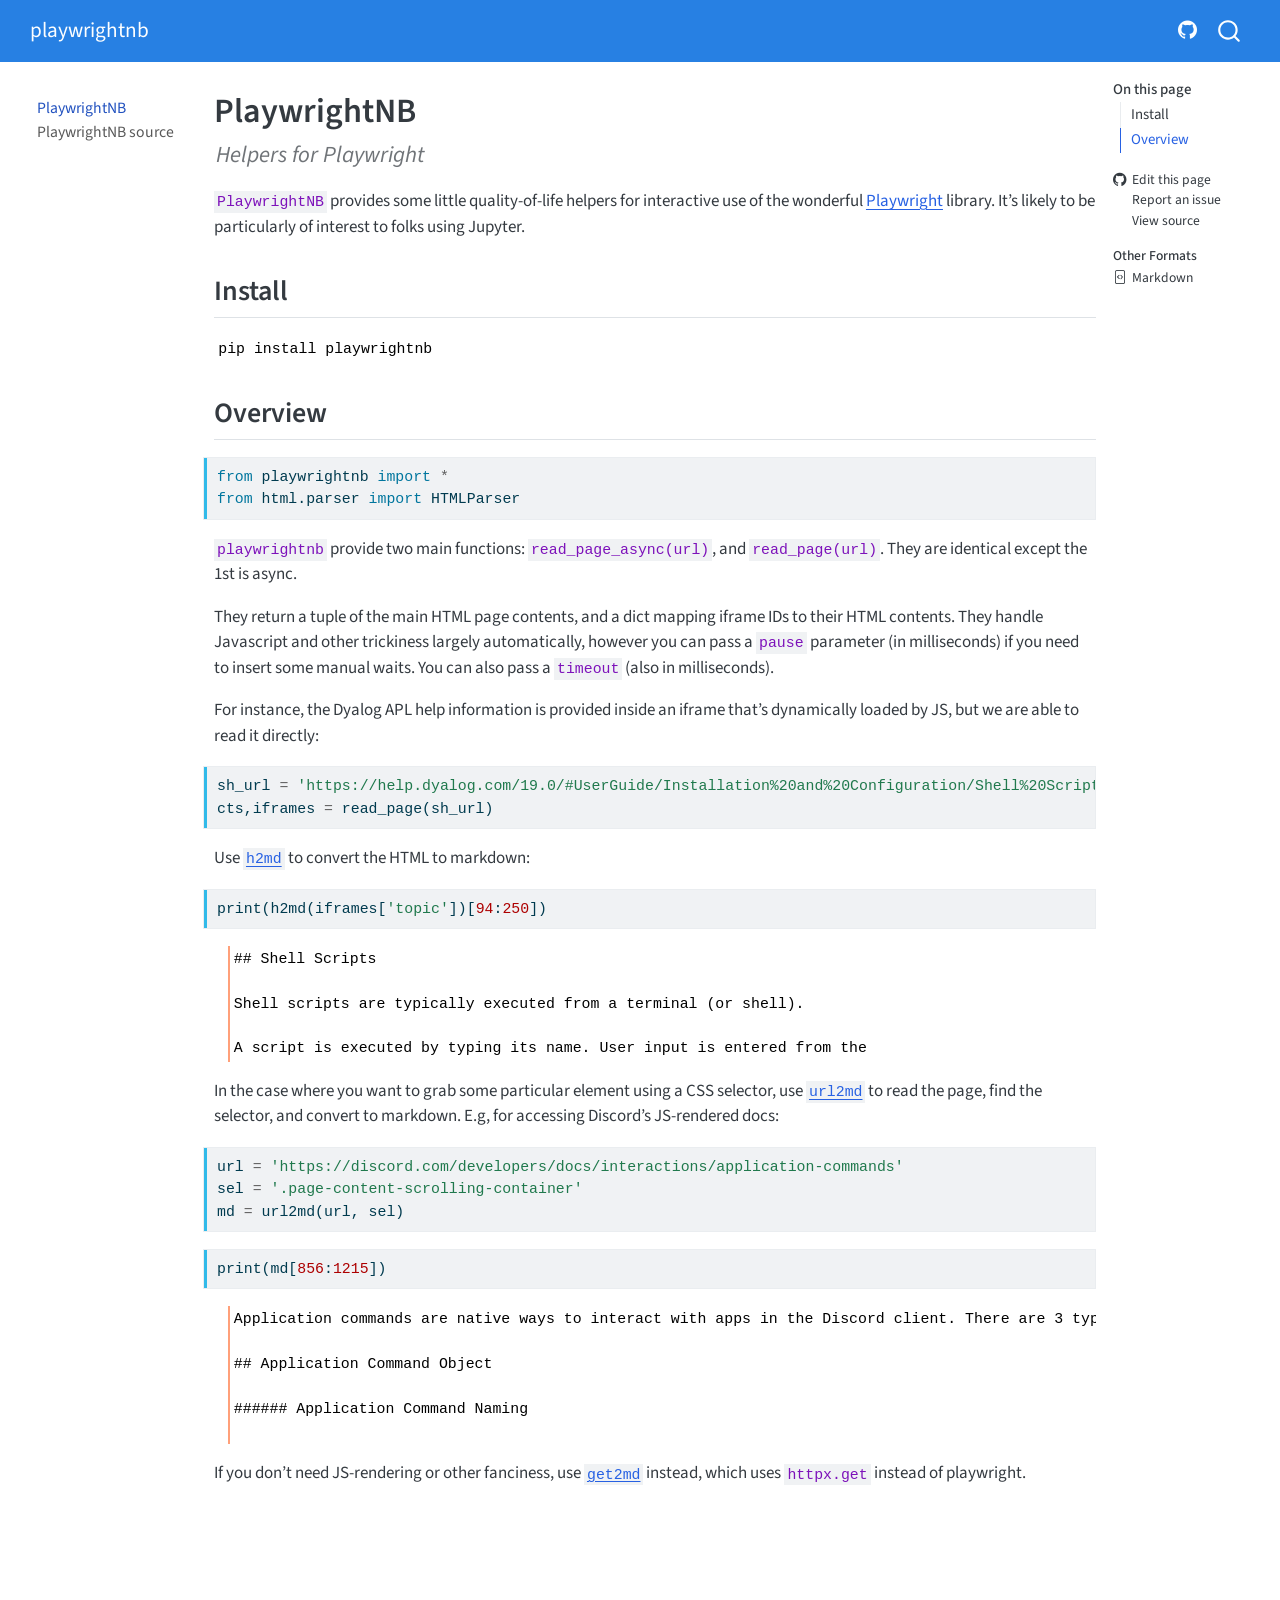
==== commit dc373573: "deploy: 33dd219dd445a2c3bd1093e4432fef2f485d330a" ====
--- a/index.html
+++ b/index.html
@@ -2,7 +2,7 @@
 <html xmlns="http://www.w3.org/1999/xhtml" lang="en" xml:lang="en"><head>
 
 <meta charset="utf-8">
-<meta name="generator" content="quarto-1.8.27">
+<meta name="generator" content="quarto-1.10.18">
 
 <meta name="viewport" content="width=device-width, initial-scale=1.0, user-scalable=yes">
 
@@ -10,10 +10,16 @@
 
 <title>PlaywrightNB – playwrightnb</title>
 <style>
-code{white-space: pre-wrap;}
+/* Default styles provided by pandoc.
+** See https://pandoc.org/MANUAL.html#variables-for-html for config info.
+*/
 span.smallcaps{font-variant: small-caps;}
-div.columns{display: flex; gap: min(4vw, 1.5em);}
-div.column{flex: auto; overflow-x: auto;}
+div.columns{display: flex; gap: 1.5em;}
+div.column{flex: auto;}
+@media screen {
+div.columns{gap: min(4vw, 1.5em);}
+div.column{overflow-x: auto;}
+}
 div.hanging-indent{margin-left: 1.5em; text-indent: -1.5em;}
 ul.task-list{list-style: none;}
 ul.task-list li input[type="checkbox"] {
@@ -68,15 +74,14 @@
 <meta name="quarto:offset" content="./">
 <script src="site_libs/quarto-html/quarto.js" type="module"></script>
 <script src="site_libs/quarto-html/tabsets/tabsets.js" type="module"></script>
-<script src="site_libs/quarto-html/axe/axe-check.js" type="module"></script>
 <script src="site_libs/quarto-html/popper.min.js"></script>
 <script src="site_libs/quarto-html/tippy.umd.min.js"></script>
 <script src="site_libs/quarto-html/anchor.min.js"></script>
 <link href="site_libs/quarto-html/tippy.css" rel="stylesheet">
-<link href="site_libs/quarto-html/quarto-syntax-highlighting-ed96de9b727972fe78a7b5d16c58bf87.css" rel="stylesheet" id="quarto-text-highlighting-styles">
+<link href="site_libs/quarto-html/quarto-syntax-highlighting-64a204ab8560d761af7679ceaba22944.css" rel="stylesheet" id="quarto-text-highlighting-styles">
 <script src="site_libs/bootstrap/bootstrap.min.js"></script>
 <link href="site_libs/bootstrap/bootstrap-icons.css" rel="stylesheet">
-<link href="site_libs/bootstrap/bootstrap-3079788b0fb9d9587af933d59c4f2ea1.min.css" rel="stylesheet" append-hash="true" id="quarto-bootstrap" data-mode="light">
+<link href="site_libs/bootstrap/bootstrap-10e42c19fd36eaea8ba40cee457b419f.min.css" rel="stylesheet" append-hash="true" id="quarto-bootstrap" data-mode="light">
 <script id="quarto-search-options" type="application/json">{
   "location": "navbar",
   "copy-button": false,
@@ -187,7 +192,7 @@
   <li><a href="#install" id="toc-install" class="nav-link active" data-scroll-target="#install">Install</a></li>
   <li><a href="#overview" id="toc-overview" class="nav-link" data-scroll-target="#overview">Overview</a></li>
   </ul>
-<div class="toc-actions"><ul><li><a href="https://github.dev/AnswerDotAI/playwrightnb/blob/main/nbs/index.ipynb" class="toc-action"><i class="bi bi-github"></i>Edit this page</a></li><li><a href="https://github.com/AnswerDotAI/playwrightnb/issues/new" class="toc-action"><i class="bi empty"></i>Report an issue</a></li><li><a href="https://github.com/AnswerDotAI/playwrightnb/blob/main/nbs/index.ipynb" class="toc-action"><i class="bi empty"></i>View source</a></li></ul></div><div class="quarto-alternate-formats"><h2>Other Formats</h2><ul><li><a href="index.html.md"><i class="bi bi-file-code"></i>CommonMark</a></li></ul></div></nav>
+<div class="toc-actions"><ul><li><a href="https://github.dev/AnswerDotAI/playwrightnb/blob/main/nbs/index.ipynb" class="toc-action"><i class="bi bi-github"></i>Edit this page</a></li><li><a href="https://github.com/AnswerDotAI/playwrightnb/issues/new" class="toc-action"><i class="bi empty"></i>Report an issue</a></li><li><a href="https://github.com/AnswerDotAI/playwrightnb/blob/main/nbs/index.ipynb" class="toc-action"><i class="bi empty"></i>View source</a></li></ul></div><div class="quarto-alternate-formats"><h2>Other Formats</h2><ul><li><a href="index.html.md"><i class="bi bi-file-code"></i>Markdown</a></li></ul></div></nav>
     </div>
 <!-- main -->
 <main class="content" id="quarto-document-content">
@@ -362,16 +367,16 @@
     }
     function toggleCodeHandler(show) {
       return function(e) {
-        const detailsSrc = window.document.querySelectorAll(".cell > details > .sourceCode");
-        for (let i=0; i<detailsSrc.length; i++) {
-          const details = detailsSrc[i].parentElement;
+        const cellDetails = window.document.querySelectorAll(".cell details.code-fold");
+        for (let i=0; i<cellDetails.length; i++) {
+          const details = cellDetails[i];
           if (show) {
             details.open = true;
           } else {
             details.removeAttribute("open");
           }
         }
-        const cellCodeDivs = window.document.querySelectorAll(".cell > .sourceCode");
+        const cellCodeDivs = window.document.querySelectorAll(".cell div.sourceCode.cell-code");
         const fromCls = show ? "hidden" : "unhidden";
         const toCls = show ? "unhidden" : "hidden";
         for (let i=0; i<cellCodeDivs.length; i++) {
--- a/site_libs/quarto-html/quarto-syntax-highlighting-64a204ab8560d761af7679ceaba22944.css
+++ b/site_libs/quarto-html/quarto-syntax-highlighting-64a204ab8560d761af7679ceaba22944.css
@@ -0,0 +1,236 @@
+/* quarto syntax highlight colors */
+:root {
+  --quarto-hl-ot-color: #003B4F;
+  --quarto-hl-at-color: #657422;
+  --quarto-hl-ss-color: #20794D;
+  --quarto-hl-an-color: #5E5E5E;
+  --quarto-hl-fu-color: #4758AB;
+  --quarto-hl-st-color: #20794D;
+  --quarto-hl-cf-color: #003B4F;
+  --quarto-hl-op-color: #5E5E5E;
+  --quarto-hl-er-color: #AD0000;
+  --quarto-hl-bn-color: #AD0000;
+  --quarto-hl-al-color: #AD0000;
+  --quarto-hl-va-color: #111111;
+  --quarto-hl-bu-color: inherit;
+  --quarto-hl-ex-color: inherit;
+  --quarto-hl-pp-color: #AD0000;
+  --quarto-hl-in-color: #5E5E5E;
+  --quarto-hl-vs-color: #20794D;
+  --quarto-hl-wa-color: #5E5E5E;
+  --quarto-hl-do-color: #5E5E5E;
+  --quarto-hl-im-color: #00769E;
+  --quarto-hl-ch-color: #20794D;
+  --quarto-hl-dt-color: #AD0000;
+  --quarto-hl-fl-color: #AD0000;
+  --quarto-hl-co-color: #5E5E5E;
+  --quarto-hl-cv-color: #5E5E5E;
+  --quarto-hl-cn-color: #8f5902;
+  --quarto-hl-sc-color: #5E5E5E;
+  --quarto-hl-dv-color: #AD0000;
+  --quarto-hl-kw-color: #003B4F;
+}
+
+/* other quarto variables */
+:root {
+  --quarto-font-monospace: SFMono-Regular, Menlo, Monaco, Consolas, "Liberation Mono", "Courier New", monospace;
+}
+
+/* syntax highlight based on Pandoc's rules */
+pre > code.sourceCode > span {
+  color: #003B4F;
+}
+
+code.sourceCode > span {
+  color: #003B4F;
+}
+
+div.sourceCode,
+div.sourceCode pre.sourceCode {
+  color: #003B4F;
+}
+
+/* Normal */
+code span {
+  color: #003B4F;
+}
+
+/* Alert */
+code span.al {
+  color: #AD0000;
+  font-style: inherit;
+}
+
+/* Annotation */
+code span.an {
+  color: #5E5E5E;
+  font-style: inherit;
+}
+
+/* Attribute */
+code span.at {
+  color: #657422;
+  font-style: inherit;
+}
+
+/* BaseN */
+code span.bn {
+  color: #AD0000;
+  font-style: inherit;
+}
+
+/* BuiltIn */
+code span.bu {
+  font-style: inherit;
+}
+
+/* ControlFlow */
+code span.cf {
+  color: #003B4F;
+  font-weight: bold;
+  font-style: inherit;
+}
+
+/* Char */
+code span.ch {
+  color: #20794D;
+  font-style: inherit;
+}
+
+/* Constant */
+code span.cn {
+  color: #8f5902;
+  font-style: inherit;
+}
+
+/* Comment */
+code span.co {
+  color: #5E5E5E;
+  font-style: inherit;
+}
+
+/* CommentVar */
+code span.cv {
+  color: #5E5E5E;
+  font-style: italic;
+}
+
+/* Documentation */
+code span.do {
+  color: #5E5E5E;
+  font-style: italic;
+}
+
+/* DataType */
+code span.dt {
+  color: #AD0000;
+  font-style: inherit;
+}
+
+/* DecVal */
+code span.dv {
+  color: #AD0000;
+  font-style: inherit;
+}
+
+/* Error */
+code span.er {
+  color: #AD0000;
+  font-style: inherit;
+}
+
+/* Extension */
+code span.ex {
+  font-style: inherit;
+}
+
+/* Float */
+code span.fl {
+  color: #AD0000;
+  font-style: inherit;
+}
+
+/* Function */
+code span.fu {
+  color: #4758AB;
+  font-style: inherit;
+}
+
+/* Import */
+code span.im {
+  color: #00769E;
+  font-style: inherit;
+}
+
+/* Information */
+code span.in {
+  color: #5E5E5E;
+  font-style: inherit;
+}
+
+/* Keyword */
+code span.kw {
+  color: #003B4F;
+  font-weight: bold;
+  font-style: inherit;
+}
+
+/* Operator */
+code span.op {
+  color: #5E5E5E;
+  font-style: inherit;
+}
+
+/* Other */
+code span.ot {
+  color: #003B4F;
+  font-style: inherit;
+}
+
+/* Preprocessor */
+code span.pp {
+  color: #AD0000;
+  font-style: inherit;
+}
+
+/* SpecialChar */
+code span.sc {
+  color: #5E5E5E;
+  font-style: inherit;
+}
+
+/* SpecialString */
+code span.ss {
+  color: #20794D;
+  font-style: inherit;
+}
+
+/* String */
+code span.st {
+  color: #20794D;
+  font-style: inherit;
+}
+
+/* Variable */
+code span.va {
+  color: #111111;
+  font-style: inherit;
+}
+
+/* VerbatimString */
+code span.vs {
+  color: #20794D;
+  font-style: inherit;
+}
+
+/* Warning */
+code span.wa {
+  color: #5E5E5E;
+  font-style: italic;
+}
+
+.prevent-inlining {
+  content: "</";
+}
+
+/*# sourceMappingURL=9d8d5bb603a83b8298b89080a598c93b.css.map */
